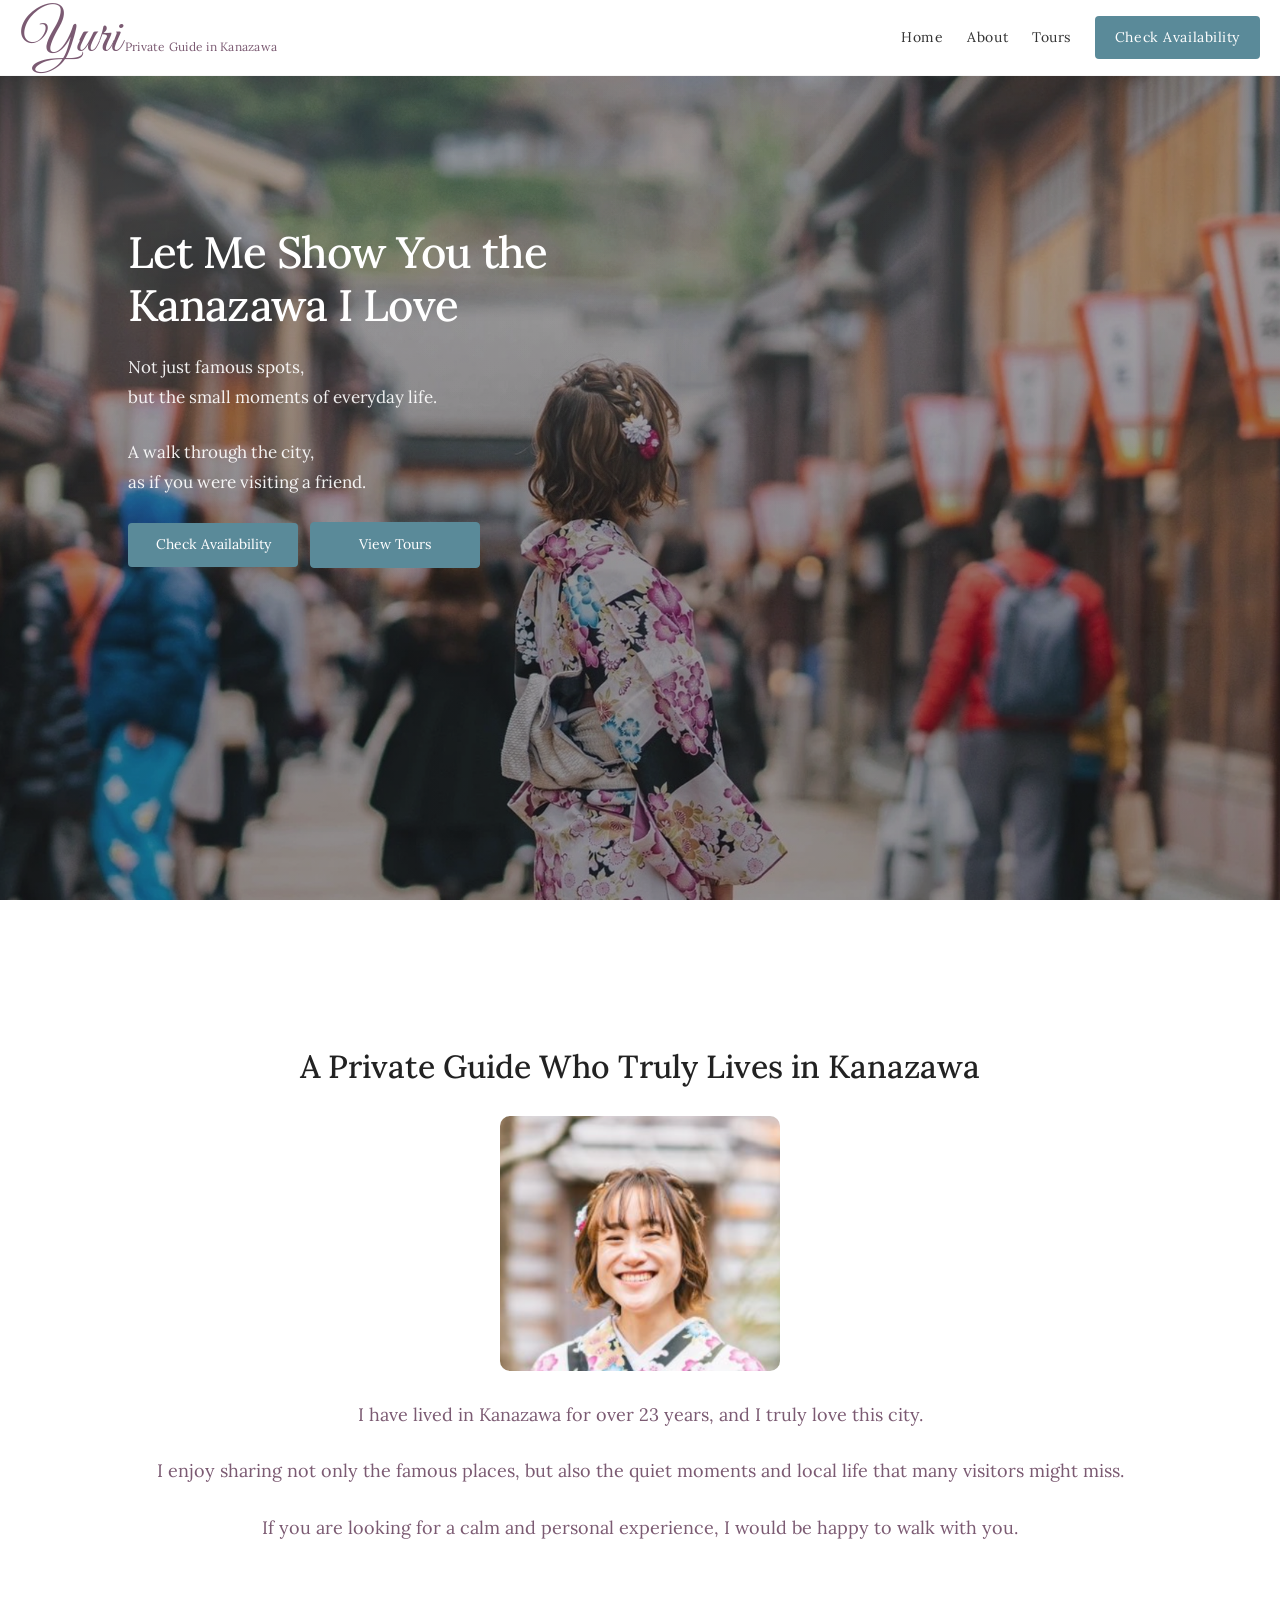
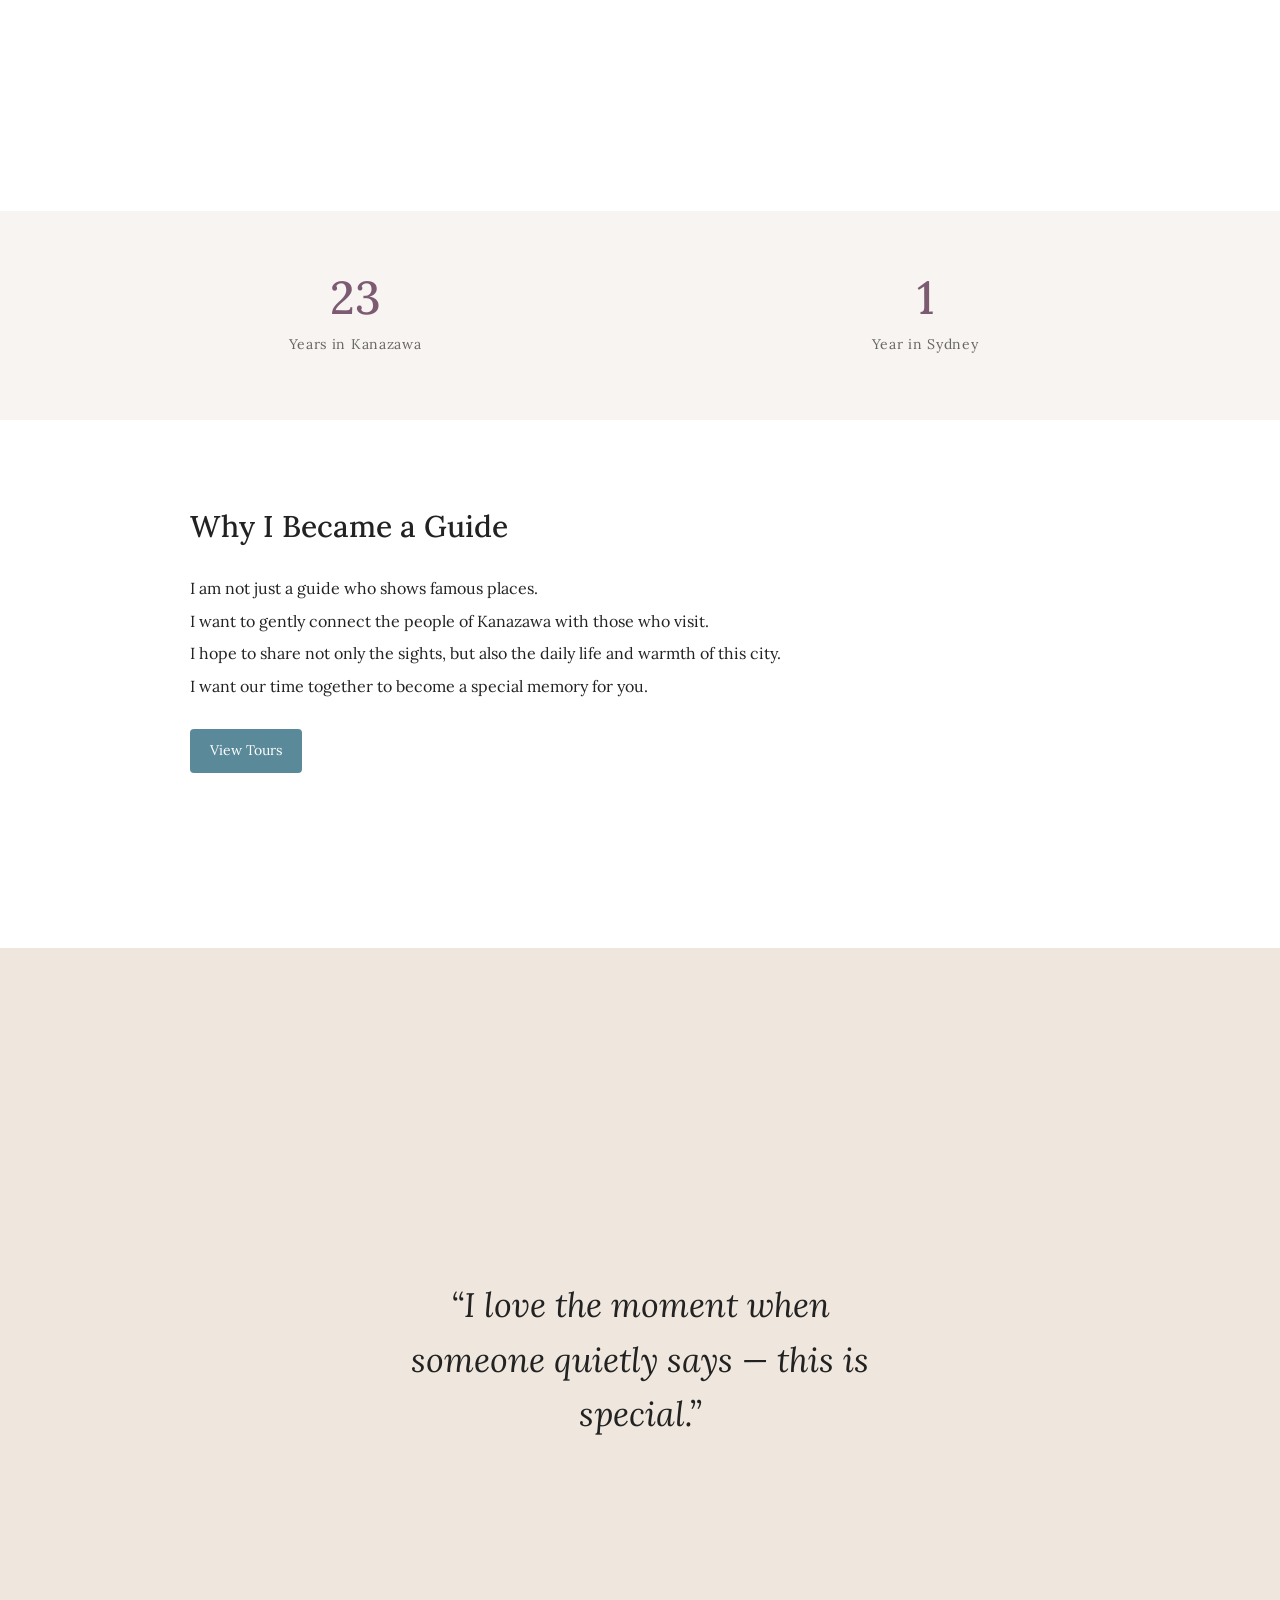
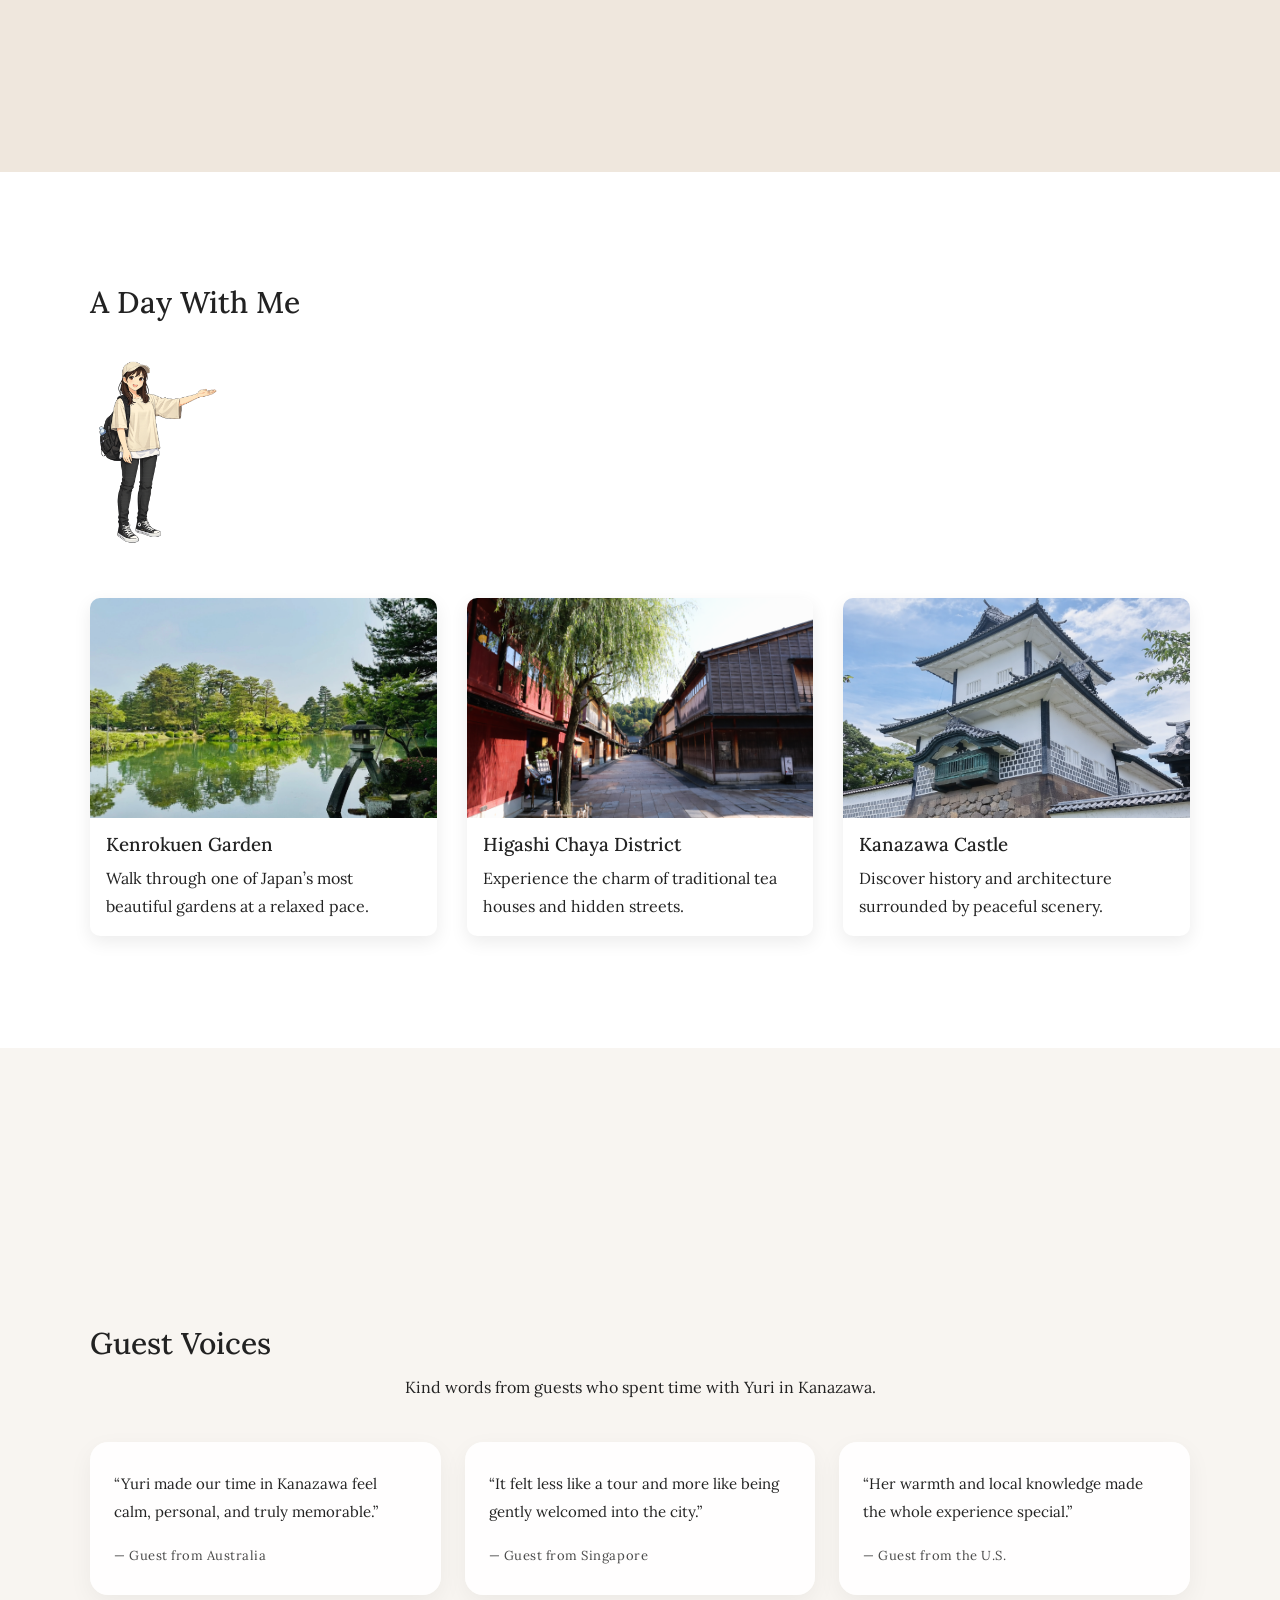
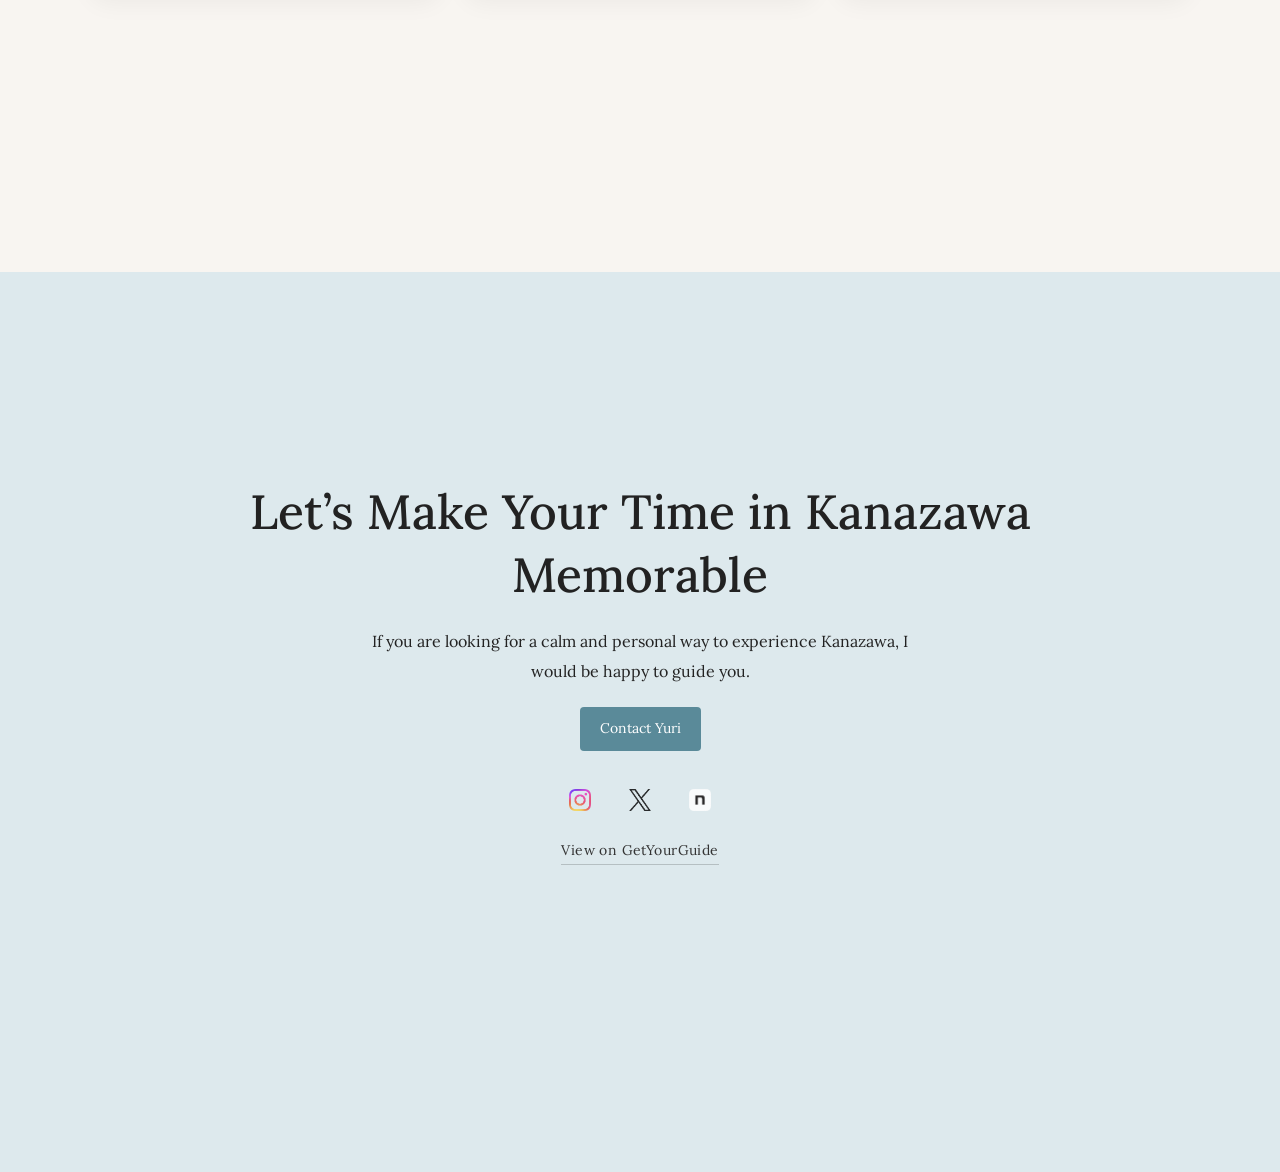
==== index.html @ 9c3b4a5b "Initial commit: Yuri private guide website for Kanazawa Complete static HP with index, about, tours," ====
<!doctype html>
<html lang="en">
  <head>
    <meta charset="UTF-8" />
    <meta name="viewport" content="width=device-width, initial-scale=1.0" />
    <link rel="preconnect" href="https://fonts.googleapis.com" />
    <link rel="preconnect" href="https://fonts.gstatic.com" crossorigin />
    <link
      href="https://fonts.googleapis.com/css2?family=Lora:wght@400;500;600&family=Great+Vibes&display=swap"
      rel="stylesheet"
    />
    <meta name="description" content="Yuri is a private guide in Kanazawa, Japan. Join a calm, personal walking tour and discover the city's hidden charm — gardens, old streets, and everyday life." />
    <!-- OGP: Replace YOUR-DOMAIN.com with your actual domain when ready -->
    <meta property="og:type" content="website" />
    <meta property="og:site_name" content="Yuri | Private Guide in Kanazawa" />
    <meta property="og:title" content="Yuri | Private Guide in Kanazawa" />
    <meta property="og:description" content="Yuri is a private guide in Kanazawa, Japan. Join a calm, personal walking tour and discover the city's hidden charm — gardens, old streets, and everyday life." />
    <meta property="og:url" content="https://meguichi1230.github.io/kanazawa-private-guide/" />
    <meta property="og:image" content="https://meguichi1230.github.io/kanazawa-private-guide/assets/img/hero-1.jpg" />
    <link rel="icon" type="image/png" href="assets/img/mascot-L.png" />
    <title>Yuri | Private Guide in Kanazawa</title>
    <link rel="stylesheet" href="assets/css/style.css" />
  </head>

  <body class="home">
    <!-- ===== Header ===== -->
    <header class="site-header">
      <a class="brand" href="index.html">
        <span class="brand__name">Yuri</span>
        <span class="brand__role">Private Guide in Kanazawa</span>
      </a>
      <nav class="nav site-header__nav">
        <a href="index.html">Home</a>
        <a href="about.html">About</a>
        <a href="tours.html">Tours</a>
        <a href="contact.html" class="btn btn-primary">Check Availability</a>
      </nav>
    </header>

    <!-- ===== Hero ===== -->
    <section id="top" class="hero">
      <div class="hero-content container">
        <h1>Let Me Show You the Kanazawa I Love</h1>
        <p>
          Not just famous spots,<br />
          but the small moments of everyday life.
        </p>
        <p>
          A walk through the city,<br />
          as if you were visiting a friend.
        </p>
        <div class="hero-buttons">
          <a class="btn btn-primary" href="contact.html">Check Availability</a>
          <a class="btn btn-secondary" href="tours.html">View Tours</a>
        </div>
      </div>
    </section>

    <section id="intro" class="intro snap-panel">
      <div class="container">
        <h2>A Private Guide Who Truly Lives in Kanazawa</h2>

        <img
          src="assets/img/yuri-portrait.png"
          alt="Yuri in Kanazawa"
          class="intro-photo"
          loading="lazy"
        />

        <p>
          I have lived in Kanazawa for over 23 years,
          and I truly love this city.
        </p>

        <p>
          I enjoy sharing not only the famous places,
          but also the quiet moments and local life
          that many visitors might miss.
        </p>

        <p>
          If you are looking for a calm and personal experience,
          I would be happy to walk with you.
        </p>
      </div>
    </section>

    <section id="about-page" class="about-page snap-panel">
      <section class="trust section--tight" id="trust">
        <div class="container trust-grid">
          <div class="trust-item">
            <div class="trust-number" data-target="23">0</div>
            <div class="trust-label">Years in Kanazawa</div>
          </div>

          <div class="trust-item">
            <div class="trust-number" data-target="1">0</div>
            <div class="trust-label">Year in Sydney</div>
          </div>
        </div>
      </section>

      <section id="story" class="section section--loose">
        <div class="container">
          <h2>Why I Became a Guide</h2>
          <ul class="plain-list">
            <li>I am not just a guide who shows famous places.</li>
            <li>
              I want to gently connect the people of Kanazawa with those who
              visit.
            </li>
            <li>
              I hope to share not only the sights, but also the daily life and
              warmth of this city.
            </li>
            <li>I want our time together to become a special memory for you.</li>
          </ul>
          <div style="margin-top: 30px;">
            <a href="tours.html" class="btn btn-primary">View Tours</a>
          </div>
        </div>
      </section>
    </section>

    <!-- ===== Quote ===== -->
    <section id="quote" class="section quote">
      <div class="container">
        <blockquote>
          “I love the moment when someone quietly says — this is special.”
        </blockquote>
      </div>
    </section>

    <!-- ===== A Day With Me ===== -->
    <section id="day" class="section">
      <div class="container">
        <h2>A Day With Me</h2>

        <div class="day-wrap">
          <img
            src="assets/img/mascot-L.png"
            alt="Yuri Mascot"
            class="mascot day-mascot"
            loading="lazy"
          />

          <div class="grid">
            <div class="card">
              <img src="assets/img/kenrokuen.jpg" alt="Kenrokuen Garden" loading="lazy" />
              <h3>Kenrokuen Garden</h3>
              <p>
                Walk through one of Japan’s most beautiful gardens at a relaxed
                pace.
              </p>
            </div>

            <div class="card">
              <img src="assets/img/higashi.jpg" alt="Higashi Chaya District" loading="lazy" />
              <h3>Higashi Chaya District</h3>
              <p>
                Experience the charm of traditional tea houses and hidden
                streets.
              </p>
            </div>

            <div class="card">
              <img
                src="assets/img/kanazawa-castle.jpg"
                alt="Kanazawa Castle"
                loading="lazy"
              />
              <h3>Kanazawa Castle</h3>
              <p>
                Discover history and architecture surrounded by peaceful
                scenery.
              </p>
            </div>
          </div>
        </div>
      </div>
    </section>

    <!-- ===== Reviews ===== -->
    <section id="voices" class="section snap snap-panel">
      <div class="container">
        <h2>Guest Voices</h2>
        <p class="section-lead">
          Kind words from guests who spent time with Yuri in Kanazawa.
        </p>

        <div class="voices-grid">
          <article class="voice-card">
            <p>
              “Yuri made our time in Kanazawa feel calm, personal, and truly
              memorable.”
            </p>
            <div class="voice-name">— Guest from Australia</div>
          </article>
          <article class="voice-card">
            <p>
              “It felt less like a tour and more like being gently welcomed into
              the city.”
            </p>
            <div class="voice-name">— Guest from Singapore</div>
          </article>
          <article class="voice-card">
            <p>
              “Her warmth and local knowledge made the whole experience
              special.”
            </p>
            <div class="voice-name">— Guest from the U.S.</div>
          </article>
        </div>
      </div>
    </section>

    <section id="cta" class="section cta snap snap-panel">
      <div class="container">
        <h2>Let’s Make Your Time in Kanazawa Memorable</h2>
        <p>
          If you are looking for a calm and personal way to experience
          Kanazawa, I would be happy to guide you.
        </p>

        <div class="cta-actions">
          <a class="btn btn-primary" href="contact.html">Contact Yuri</a>
        </div>

        <div class="cta-links">
          <div class="sns-links">
            <a
              href="https://www.instagram.com/kanazawatrip_yuri"
              target="_blank"
              rel="noopener"
              aria-label="Instagram"
              class="sns-link"
            >
              <img src="assets/img/icon-instagram.png" alt="Instagram" />
            </a>

            <a
              href="https://x.com/meiboc409"
              target="_blank"
              rel="noopener"
              aria-label="X"
              class="sns-link"
            >
              <img src="assets/img/icon-x.png" alt="X" />
            </a>

            <a
              href="https://note.com/mei_au0409"
              target="_blank"
              rel="noopener"
              aria-label="note"
              class="sns-link"
            >
              <img src="assets/img/icon-note.png" alt="note" />
            </a>
          </div>

          <a
            class="external-link"
            href="https://www.getyourguide.com/kanazawa-l32537/kanazawa-lunch-and-one-landmark-tour-with-private-car-t982704/"
            target="_blank"
            rel="noopener"
          >
            View on GetYourGuide
          </a>
        </div>
      </div>
    </section>

    <footer class="site-footer">
      <div class="footer-inner">
        <div class="footer-brand">
          <p class="footer-yuri">Yuri</p>
          <p class="footer-role">Private Guide in Kanazawa</p>
        </div>
        <a href="privacy.html" class="footer-link">Privacy Policy</a>
      </div>
    </footer>

    <script src="assets/js/main.js"></script>
    <script type="application/ld+json">
    {
      "@context": "https://schema.org",
      "@type": "Person",
      "name": "Yuri",
      "jobTitle": "Private Tour Guide",
      "description": "Private guide in Kanazawa, Japan with over 23 years of local knowledge. Offering calm, personal walking tours for first-time visitors.",
      "url": "https://meguichi1230.github.io/kanazawa-private-guide/",
      "image": "https://meguichi1230.github.io/kanazawa-private-guide/assets/img/yuri-portrait.png",
      "knowsLanguage": ["ja", "en"],
      "hasOccupation": {
        "@type": "Occupation",
        "name": "Tour Guide",
        "occupationLocation": {
          "@type": "City",
          "name": "Kanazawa",
          "addressCountry": "JP"
        }
      },
      "sameAs": [
        "https://www.instagram.com/kanazawatrip_yuri",
        "https://x.com/meiboc409",
        "https://note.com/mei_au0409"
      ]
    }
    </script>
  </body>
</html>
---- assets/css/style.css ----
/* =========================
   Base
========================= */
* {
  margin: 0;
  padding: 0;
  box-sizing: border-box;
}

:root {
  /* spacing */
  --space-1: 8px;
  --space-2: 12px;
  --space-3: 16px;
  --space-4: 24px;
  --space-5: 32px;
  --space-6: 48px;
  --space-7: 72px;
  --space-8: 96px;
  --space-section-standard: 88px;
  --space-section-quote: 72px;
  --space-section-wide: 112px;

  --section-y: clamp(72px, 9vw, 120px);
  --section-y-tight: clamp(48px, 6vw, 84px);
  --section-y-loose: clamp(96px, 11vw, 150px);

  /* colors */
  --color-brand: #7b5a72;
  --color-accent: #5a8a99;
  --color-text: #222;
  --color-bg: #ffffff;
  --color-bg-soft: #f7f4f1;
  --color-quote: #efe7dd;
  --color-cta: #dde9ed;
  --color-subtext: #7b5a72;
  --color-nav: #333;
  --color-muted: #666;
  --color-border: #ddd;
  --color-footer-role: #5b5b5b;
  --img-tone: brightness(0.92) contrast(0.95) saturate(0.92);

  --header-offset: 76px;
  --footer-offset: 97px;
}

html {
  scroll-behavior: smooth;
  scroll-snap-type: y proximity;
  scroll-padding-top: var(--header-offset);
}

body {
  min-height: 100vh;
  display: flex;
  flex-direction: column;
  font-family: "Lora", serif;
  font-size: 16px;
  line-height: 1.7;
  font-weight: 400;
  color: var(--color-text);
  background: var(--color-bg);
  padding-top: var(--header-offset);
}

main {
  flex: 1;
}

img {
  display: block;
  max-width: 100%;
}

h1,
h2,
h3 {
  font-family: "Lora", serif;
  font-weight: 500;
  line-height: 1.2;
}

h1 {
  font-size: 44px;
  line-height: 1.2;
  letter-spacing: -0.5px;
}

h2 {
  font-size: 30px;
  margin: 0 0 var(--space-5);
}

p + p {
  margin-top: var(--space-4);
}

p + ul,
ul + p {
  margin-top: var(--space-4);
}

/* =========================
   Layout
========================= */
.container {
  width: 90%;
  max-width: 1100px;
  margin: 0 auto;
}

.section {
  padding: 120px 20px;
}

.section--tight {
  padding: var(--section-y-tight) 0;
}

.section--loose {
  padding: var(--section-y-loose) 0;
}

.lead {
  font-size: 18px;
  line-height: 1.7;
  margin-bottom: 40px;
  max-width: 60ch;
}

.plain-list {
  list-style: none;
  padding-left: 0;
}

.plain-list li + li {
  margin-top: 8px;
}

/* =========================
   Header / Brand / Nav
========================= */
.site-header {
  position: fixed;
  top: 0;
  left: 0;
  right: 0;
  z-index: 1000;
  display: flex;
  justify-content: space-between;
  align-items: center;
  height: 76px;
  padding: 0 20px;
  background: rgba(255, 255, 255, 0.85);
  backdrop-filter: blur(10px);
  border-bottom: 1px solid rgba(0, 0, 0, 0.03);
  transition:
    transform 0.35s ease,
    opacity 0.35s ease;
}

.site-header.is-hidden {
  opacity: 0;
  pointer-events: none;
  transform: translateY(-100%);
}

.brand {
  display: inline-flex;
  align-items: baseline;
  gap: 4px;
  line-height: 1;
  text-decoration: none;
}

.brand:hover {
  opacity: 0.9;
}

.brand__name {
  font-family: "Great Vibes", cursive;
  font-size: 56px;
  font-weight: 400;
  line-height: 1;
  letter-spacing: 0;
  color: var(--color-brand);
}

.brand__role {
  display: flex;
  flex-direction: column;
  font-family: "Lora", serif;
  font-size: 12px;
  line-height: 1.15;
  letter-spacing: 0.02em;
  color: var(--color-subtext);
  padding-bottom: 4px;
}

.header-nav a,
nav a {
  font-family: "Lora", serif;
  font-weight: 400;
  letter-spacing: 0.04em;
}

.nav a {
  margin-left: 20px;
  text-decoration: none;
  color: var(--color-nav);
  font-size: 14px;
}

.nav a:hover {
  opacity: 0.7;
}

.site-header .btn-primary {
  color: #fff;
}

/* =========================
   Focus Styles
========================= */
a:focus-visible,
button:focus-visible,
input:focus-visible,
textarea:focus-visible,
select:focus-visible {
  outline: 2px solid var(--color-accent);
  outline-offset: 3px;
  border-radius: 3px;
}

/* =========================
   Buttons
========================= */
.btn {
  display: inline-block;
  padding: 10px 20px;
  border-radius: 4px;
  text-decoration: none;
  font-size: 14px;
  transition: 0.3s;
}

.btn-primary {
  background: var(--color-accent);
  color: var(--color-bg);
}

.btn-primary:hover {
  opacity: 0.85;
}

.btn-secondary {
  background: transparent;
  border: 1px solid var(--color-bg);
  color: var(--color-bg);
}

.btn-secondary:hover {
  background: rgba(255, 255, 255, 0.15);
}

/* =========================
   Scroll Snap Targets
========================= */
.hero,
#intro,
#about-page,
#quote,
#day,
#voices,
#cta {
  scroll-snap-align: start;
}

.snap {
  min-height: calc(100svh - var(--header-offset));
  display: flex;
  align-items: center;
}

/* =========================
   Hero
========================= */
.hero {
  height: calc(100vh - var(--header-offset));
  min-height: calc(100svh - var(--header-offset));
  position: relative;
  overflow: hidden;
  background: #1f2528;
  color: var(--color-bg);
  text-align: left;
  display: flex;
  align-items: flex-start;
}

.hero-bg {
  position: absolute;
  inset: 0;
  background-position: center;
  background-size: cover;
  background-repeat: no-repeat;
  filter: brightness(0.95) contrast(0.97) saturate(0.95);
  opacity: 0;
  transform: scale(1.03);
  transition:
    opacity 1.4s ease,
    transform 6s ease;
}

.hero-1 {
  filter: brightness(0.98) contrast(0.97) saturate(0.95);
}

.hero-bg::after {
  content: "";
  position: absolute;
  inset: 0;
  background: rgba(123, 90, 114, 0.12);
}

.hero-bg.is-active {
  opacity: 1;
  transform: scale(1);
}

.hero::before {
  content: "";
  position: absolute;
  inset: 0;
  z-index: 1;
  pointer-events: none;
  background: linear-gradient(rgba(0, 0, 0, 0.34), rgba(0, 0, 0, 0.34));
}

.hero::after {
  content: "";
  position: absolute;
  inset: 0;
  z-index: 1;
  pointer-events: none;
  background:
    radial-gradient(
      120% 90% at 10% 15%,
      rgba(255, 255, 255, 0.18),
      rgba(255, 255, 255, 0) 55%
    ),
    radial-gradient(
      100% 80% at 85% 20%,
      rgba(255, 255, 255, 0.14),
      rgba(255, 255, 255, 0) 60%
    );
}

.hero-content {
  position: relative;
  z-index: 2;
  max-width: 520px;
  margin-top: 150px;
}

.hero .hero-content.container {
  margin-left: 10%;
  margin-right: 0;
}

.hero h1 {
  max-width: 32ch;
  margin-bottom: 20px;
  line-height: 1.2;
  letter-spacing: -0.02em;
  white-space: normal;
}

.hero p {
  margin-bottom: 24px;
  font-size: 17px;
  line-height: 1.8;
  max-width: 34ch;
  color: rgba(255, 255, 255, 0.92);
}

.hero-buttons {
  display: flex;
  gap: 12px;
  flex-wrap: wrap;
  align-items: center;
}

.hero-buttons .btn {
  min-width: 170px;
  text-align: center;
}

.hero-buttons .btn-secondary {
  background: var(--color-accent);
  border: 1px solid var(--color-accent);
  color: var(--color-bg);
}

.hero-buttons .btn-secondary:hover {
  opacity: 0.85;
  background: var(--color-accent);
}

/* =========================
   About Flow
========================= */
.snap-panel {
  min-height: calc(100svh - var(--header-offset));
  display: flex;
  flex-direction: column;
  justify-content: center;
}

.intro {
  min-height: calc(100vh - var(--header-offset));
  min-height: calc(100svh - var(--header-offset));
  padding: 88px 20px 56px;
  text-align: center;
  display: flex;
  align-items: center;
}

#intro {
  padding-top: 40px;
}

.intro .container {
  width: 100%;
}

.intro h2 {
  font-size: 32px;
  margin-bottom: 30px;
  color: var(--color-text);
}

.intro-photo {
  width: min(280px, 70vw);
  margin: 0 auto 28px;
  border-radius: 10px;
}

.intro p {
  font-size: 18px;
  line-height: 1.8;
  color: var(--color-subtext);
  margin-bottom: 16px;
}

.trust {
  background: var(--color-bg-soft);
  text-align: center;
  padding-top: 52px;
  padding-bottom: 52px;
}

.trust-grid {
  display: grid;
  grid-template-columns: repeat(2, 1fr);
  gap: 40px;
}

.trust-item {
  padding: 12px 8px;
}

.trust-number {
  font-size: clamp(32px, 4.4vw, 46px);
  line-height: 1;
  font-weight: 500;
  color: var(--color-brand);
}

.trust-label {
  margin-top: 12px;
  font-size: 14px;
  line-height: 1.6;
  letter-spacing: 0.05em;
  color: var(--color-muted);
}

#story .container {
  max-width: 900px;
}

#story.section {
  padding-top: var(--space-section-standard);
  padding-bottom: var(--space-section-standard);
}

#story h2 {
  margin-bottom: 32px;
}

#story .plain-list {
  line-height: 1.55;
}

/* =========================
   Quote
========================= */
.quote {
  background-color: var(--color-quote);
  font-size: 32px;
  text-align: center;
}

#quote {
  min-height: calc(100svh - var(--header-offset));
  display: flex;
  align-items: center;
  justify-content: center;
  padding: var(--space-section-quote) 20px;
}

.quote blockquote {
  max-width: 24ch;
  margin: 0 auto;
  font-size: clamp(24px, 3vw, 34px);
  line-height: 1.6;
  font-style: italic;
}

/* =========================
   Day / Cards
========================= */
.grid {
  display: grid;
  grid-template-columns: repeat(auto-fit, minmax(250px, 1fr));
  gap: 30px;
  margin-top: 40px;
}

.card {
  background: white;
  border-radius: 10px;
  overflow: hidden;
  box-shadow: 0 6px 18px rgba(0, 0, 0, 0.08);
  transition:
    transform 0.3s ease,
    box-shadow 0.3s ease;
}

.card:hover {
  transform: translateY(-4px);
  box-shadow: 0 10px 24px rgba(0, 0, 0, 0.07);
}

#day .card img {
  width: 100%;
  height: 220px;
  object-fit: cover;
  display: block;
  filter: brightness(0.97) contrast(0.98) saturate(0.96);
}

#day .card:nth-child(2) img {
  filter: brightness(1.02) contrast(0.98) saturate(0.96);
}

#day .card:nth-child(3) img {
  object-position: center 20%;
}

.card h3 {
  margin-top: 15px;
  margin-bottom: 10px;
  padding: 0 16px;
}

.card p {
  padding: 0 16px 16px;
}

#day {
  min-height: calc(100svh - var(--header-offset));
  display: flex;
  align-items: center;
  padding: var(--space-section-wide) 20px;
}

#day .container {
  width: 100%;
}

#day h2 {
  margin-bottom: 28px;
}

.day-wrap {
  display: flex;
  flex-direction: column;
  align-items: stretch;
  gap: 12px;
}

#day .grid {
  width: 100%;
  margin-top: 28px;
}

.mascot {
  opacity: 0.95;
  transform-origin: center;
}

.day-mascot {
  display: block;
  width: 140px;
  margin: 0;
  align-self: flex-start;
  animation: dayMascotSway 2.8s ease-in-out infinite;
}

@keyframes playfulTilt {
  0% {
    transform: rotate(0deg);
  }
  50% {
    transform: rotate(3deg);
  }
  100% {
    transform: rotate(0deg);
  }
}

.mascot.tilt-once {
  animation: playfulTilt 0.9s ease-out;
}

@keyframes dayMascotSway {
  0% {
    transform: rotate(0deg);
  }
  25% {
    transform: rotate(-2deg);
  }
  50% {
    transform: rotate(0deg);
  }
  75% {
    transform: rotate(2deg);
  }
  100% {
    transform: rotate(0deg);
  }
}

/* =========================
   Reviews
========================= */
#voices {
  min-height: calc(100svh - var(--header-offset));
  display: flex;
  align-items: center;
  background: #f8f5f1;
}

#voices h2 {
  margin-bottom: 12px;
}

#voices .container {
  width: 100%;
}

#voices .section-lead {
  max-width: 560px;
  margin: 0 auto 36px;
  text-align: center;
  line-height: 1.8;
}

.voices-grid {
  display: grid;
  grid-template-columns: repeat(3, 1fr);
  gap: 24px;
  margin-top: 40px;
}

.voice-card {
  background: rgba(255, 255, 255, 0.88);
  border-radius: 18px;
  padding: 28px 24px;
  box-shadow: 0 8px 24px rgba(0, 0, 0, 0.05);
  backdrop-filter: blur(2px);
}

.voice-card p {
  margin: 0 0 18px;
  font-size: 15px;
  line-height: 1.9;
}

.voice-card .voice-name {
  font-size: 13px;
  letter-spacing: 0.04em;
  opacity: 0.82;
}


/* =========================
   CTA
========================= */
.cta {
  background: var(--color-cta);
  text-align: center;
  margin-top: 0;
  padding: 56px 20px 64px;
}

#cta {
  min-height: 100svh;
  display: flex;
  align-items: center;
  justify-content: center;
  text-align: center;
  background: var(--color-cta);
  margin-top: 0;
  padding: 80px 20px calc(80px + var(--footer-offset));
  scroll-margin-top: calc(-1 * var(--header-offset));
}

#cta .container {
  width: 100%;
  max-width: 900px;
}

#cta h2 {
  font-size: clamp(30px, 4vw, 48px);
  line-height: 1.3;
  margin-bottom: 20px;
}

#cta p {
  max-width: 560px;
  margin: 0 auto 20px;
  line-height: 1.9;
}

.cta-actions {
  display: flex;
  justify-content: center;
  gap: 20px;
  flex-wrap: wrap;
}

.cta-links {
  margin-top: 28px;
  display: flex;
  flex-direction: column;
  align-items: center;
  gap: 18px;
}

.sns-links {
  display: flex;
  justify-content: center;
  align-items: center;
  gap: 18px;
}

.sns-link {
  display: inline-flex;
  align-items: center;
  justify-content: center;
  width: 42px;
  height: 42px;
  border-radius: 999px;
  text-decoration: none;
  transition:
    transform 0.2s ease,
    opacity 0.2s ease,
    background 0.2s ease;
}

.sns-link img {
  width: 22px;
  height: 22px;
  display: block;
  opacity: 0.82;
}

.sns-link:hover {
  transform: translateY(-2px);
  background: rgba(255, 255, 255, 0.35);
}

.sns-link:hover img {
  opacity: 1;
}

.external-link {
  font-size: 14px;
  letter-spacing: 0.03em;
  color: var(--color-nav);
  text-decoration: none;
  border-bottom: 1px solid rgba(0, 0, 0, 0.18);
  padding-bottom: 2px;
  transition:
    opacity 0.2s ease,
    border-color 0.2s ease;
}

.external-link:hover {
  opacity: 0.7;
  border-color: rgba(0, 0, 0, 0.4);
}

/* =========================
   About Page
========================= */
.about-layout {
  display: flex;
  align-items: stretch;
  gap: 50px;
  margin-top: 24px;
}

.about-hero {
  flex: 0 0 320px;
  display: flex;
}

.about-photo {
  width: 100%;
  height: 100%;
  max-width: 100%;
  border-radius: 10px;
  object-fit: cover;
}

.about-content {
  flex: 1;
}

.about-content h2 {
  font-size: 28px;
  margin-top: 24px;
  margin-bottom: 10px;
}

.about-content h2:first-child {
  margin-top: 0;
}

.about-content p {
  margin-bottom: 18px;
}

.about-content ul {
  margin-top: 10px;
  padding-left: 20px;
}

/* =========================
   Tours Page
========================= */
.tours-page .container {
  width: 90%;
  max-width: 1100px;
  margin: 0 auto;
}

.tour-grid {
  display: grid;
  gap: 32px;
}

.tour-card {
  padding: 24px;
  display: flex;
  flex-direction: column;
  align-items: flex-start;
}

.tour-title {
  margin-bottom: 12px;
}

.tour-summary {
  margin-bottom: 16px;
}

.tour-facts {
  margin-top: 16px;
}

.tour-goodfor {
  margin-top: 16px;
}

.tour-note {
  margin-top: 12px;
  font-size: 14px;
  color: var(--color-muted);
}

.tours-overview.section {
  padding-bottom: 56px;
}

.tour-notes.section {
  padding-top: 32px;
  padding-bottom: 72px;
}

.tour-notes-inner {
  max-width: 760px;
  padding: 24px;
}

.tour-notes h2,
.tour-notes p,
.tour-notes ul {
  margin-left: 0;
}

.tour-notes ul {
  margin: 0;
  padding-left: 1.2em;
}

.tour-notes h2 + ul,
.tour-notes h2 + p {
  margin-top: 12px;
}

.tour-notes ul + h2,
.tour-notes p + h2 {
  margin-top: 40px;
}

/* =========================
   Contact Page
========================= */
.contact-form {
  display: grid;
  gap: 14px;
  margin-top: 24px;
  max-width: 720px;
}

.contact-form label {
  display: grid;
  gap: 8px;
  font-size: 14px;
}

.contact-form input,
.contact-form textarea {
  border: 1px solid var(--color-border);
  border-radius: 8px;
  padding: 12px;
  font-size: 16px;
  background: var(--color-bg);
}

.contact-form input:focus,
.contact-form textarea:focus {
  outline: 2px solid rgba(127, 166, 179, 0.35);
  border-color: var(--color-accent);
}

.form-row {
  display: grid;
  grid-template-columns: 1fr 1fr;
  gap: 14px;
}

.form-note {
  font-size: 14px;
  color: #555;
  margin-top: 6px;
}

/* =========================
   Privacy Page
========================= */

.privacy {
  max-width: 800px;
  margin: 0 auto;
  padding: 80px 20px 60px;
}

.privacy h1 {
  font-family: "Lora", serif;
  font-size: 28px;
  margin-bottom: 32px;
}

.privacy h2 {
  font-family: "Lora", serif;
  font-size: 20px;
  margin-top: 32px;
  margin-bottom: 6px;
}

.privacy p {
  font-size: 15px;
  line-height: 1.8;
  margin-bottom: 16px;
  color: #333;
}

/* =========================
   Site Footer (index)
========================= */
.site-footer {
  position: fixed;
  left: 0;
  right: 0;
  bottom: 0;
  height: var(--footer-offset);
  display: flex;
  align-items: center;
  justify-content: center;
  background: rgba(255, 255, 255, 0.92);
  backdrop-filter: blur(6px);
  border-top: 1px solid rgba(0, 0, 0, 0.06);
  z-index: 1000;
  opacity: 0;
  pointer-events: none;
  transform: translateY(12px);
  transition:
    opacity 0.35s ease,
    transform 0.35s ease;
}

.site-footer.is-visible {
  opacity: 1;
  pointer-events: auto;
  transform: translateY(0);
}

body:not(.home) .site-footer {
  opacity: 1;
  pointer-events: auto;
  transform: translateY(0);
}

.footer-inner {
  width: 100%;
  max-width: 1100px;
  display: flex;
  align-items: center;
  justify-content: center;
  gap: 18px;
}

.footer-brand {
  text-align: center;
}

.footer-link {
  font-family: "Lora", serif;
  font-size: 13px;
  color: var(--color-footer-role);
  text-decoration: none;
  border-bottom: 1px solid rgba(0, 0, 0, 0.14);
  padding-bottom: 2px;
}

.footer-link:hover {
  opacity: 0.7;
}

.footer-links a {
  font-family: "Lora", serif;
  font-size: 13px;
  color: var(--color-footer-role);
  text-decoration: none;
  border-bottom: 1px solid rgba(0, 0, 0, 0.14);
  padding-bottom: 2px;
}

.footer-links a:hover {
  opacity: 0.7;
}

/* =========================
   Simple Footer (sub pages)
========================= */
.simple-footer {
  padding: 28px 20px 36px;
  border-top: 1px solid rgba(0, 0, 0, 0.08);
  background: #fff;
}

.simple-footer__inner {
  max-width: 1100px;
  margin: 0 auto;
  text-align: center;
}

.simple-footer__copy {
  margin: 0;
  font-family: "Lora", serif;
  font-size: 13px;
  line-height: 1.6;
  letter-spacing: 0.04em;
  color: #666;
}

.simple-footer__link {
  display: inline-block;
  margin-top: 6px;
  font-family: "Lora", serif;
  font-size: 12px;
  color: #888;
  text-decoration: none;
  transition: opacity 0.2s ease;
}

.simple-footer__link:hover {
  opacity: 0.7;
}

.simple-footer--minimal {
  padding-top: 20px;
  padding-bottom: 24px;
  border-top: 1px solid rgba(0, 0, 0, 0.06);
}

.footer-logo {
  font-family: "Great Vibes", cursive;
  font-size: 64px;
  line-height: 1;
  color: var(--color-brand);
}

.footer-yuri {
  font-family: "Great Vibes", cursive;
  font-size: 40px;
  line-height: 1;
  color: var(--color-brand);
}

.footer-role {
  margin-top: 4px;
  font-family: "Lora", serif;
  font-size: 14px;
  line-height: 1.3;
  letter-spacing: 0.04em;
  color: var(--color-footer-role);
}

/* =========================
   Responsive
========================= */
@media (max-width: 768px) {
  .voices-grid {
    grid-template-columns: 1fr;
  }

  .trust-grid {
    grid-template-columns: 1fr;
    gap: 28px;
  }

  .about-layout {
    flex-direction: column;
    gap: 24px;
  }

  .about-hero {
    text-align: center;
    margin: 0 auto;
  }

  .site-header {
    gap: 12px;
  }

  .brand {
    gap: 8px;
  }

  .brand__name {
    font-size: 58px;
  }

  .brand__role {
    font-size: 12.5px;
    line-height: 1.1;
    padding-bottom: 6px;
  }
}

@media (max-width: 640px) {
  .form-row {
    grid-template-columns: 1fr;
  }

  .site-header {
    flex-direction: column;
    align-items: flex-start;
  }

  .brand {
    flex-direction: row;
    align-items: flex-end;
    line-height: 1;
  }

  .nav a {
    margin-left: 0;
    margin-right: 14px;
  }
}

@media (prefers-reduced-motion: reduce) {
  html {
    scroll-behavior: auto;
  }

  .hero-bg {
    transition: none;
  }

  .mascot.tilt-once {
    animation: none;
  }
}
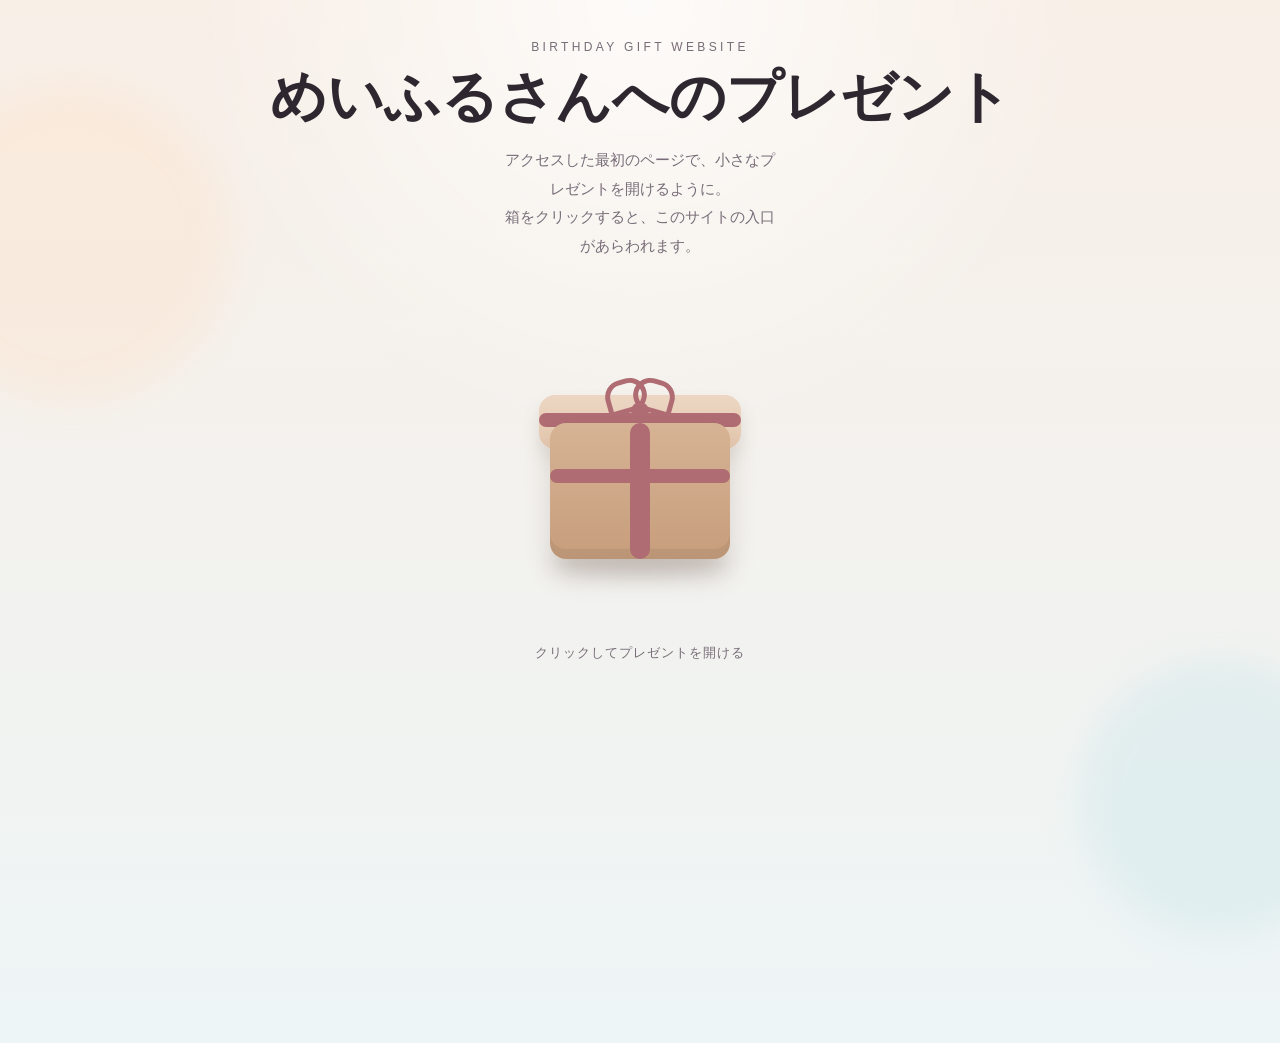
==== commit 31c44d2a: "Deploy Meifuru landing page" ====
--- a/index.html
+++ b/index.html
@@ -1,312 +1,549 @@
 <!doctype html>
-<html lang="en">
+<html lang="ja">
   <head>
     <meta charset="UTF-8" />
     <meta name="viewport" content="width=device-width, initial-scale=1.0" />
-    <link rel="preconnect" href="https://fonts.googleapis.com" />
-    <link rel="preconnect" href="https://fonts.gstatic.com" crossorigin />
-    <link
-      href="https://fonts.googleapis.com/css2?family=Lora:wght@400;500;600&family=Great+Vibes&display=swap"
-      rel="stylesheet"
-    />
-    <meta name="description" content="Yuri is a private guide in Kanazawa, Japan. Join a calm, personal walking tour and discover the city's hidden charm — gardens, old streets, and everyday life." />
-    <!-- OGP: Replace YOUR-DOMAIN.com with your actual domain when ready -->
-    <meta property="og:type" content="website" />
-    <meta property="og:site_name" content="Yuri | Private Guide in Kanazawa" />
-    <meta property="og:title" content="Yuri | Private Guide in Kanazawa" />
-    <meta property="og:description" content="Yuri is a private guide in Kanazawa, Japan. Join a calm, personal walking tour and discover the city's hidden charm — gardens, old streets, and everyday life." />
-    <meta property="og:url" content="https://meguichi1230.github.io/kanazawa-private-guide/" />
-    <meta property="og:image" content="https://meguichi1230.github.io/kanazawa-private-guide/assets/img/hero-1.jpg" />
-    <link rel="icon" type="image/png" href="assets/img/mascot-L.png" />
-    <title>Yuri | Private Guide in Kanazawa</title>
-    <link rel="stylesheet" href="assets/css/style.css" />
+    <meta name="robots" content="noindex, nofollow" />
+    <title>For Meifuru</title>
+    <style>
+      :root {
+        --bg-start: #f8efe7;
+        --bg-end: #eef5f6;
+        --text-main: #2e2730;
+        --text-soft: #776c77;
+        --box-base: #d6b394;
+        --box-base-dark: #c79e7c;
+        --box-lid: #e4c8ae;
+        --ribbon: #af6c73;
+        --line: rgba(80, 63, 61, 0.18);
+        --glow: rgba(255, 244, 191, 0.95);
+        --card-bg: rgba(255, 255, 255, 0.82);
+        --button-bg: #43586b;
+        --button-hover: #334758;
+      }
+
+      * {
+        box-sizing: border-box;
+      }
+
+      body {
+        margin: 0;
+        min-height: 100vh;
+        font-family: "Hiragino Kaku Gothic ProN", "Yu Gothic", sans-serif;
+        color: var(--text-main);
+        background:
+          radial-gradient(circle at top, rgba(255, 255, 255, 0.75), transparent 36%),
+          linear-gradient(180deg, var(--bg-start), var(--bg-end));
+        overflow-x: hidden;
+        overflow-y: auto;
+      }
+
+      .welcome-page {
+        position: relative;
+        min-height: 100vh;
+        display: grid;
+        place-items: center;
+        padding: 40px 20px 72px;
+      }
+
+      .welcome-page::before,
+      .welcome-page::after {
+        content: "";
+        position: absolute;
+        border-radius: 999px;
+        filter: blur(18px);
+        opacity: 0.45;
+        pointer-events: none;
+      }
+
+      .welcome-page::before {
+        width: 320px;
+        height: 320px;
+        top: 8%;
+        left: -90px;
+        background: rgba(255, 223, 196, 0.72);
+      }
+
+      .welcome-page::after {
+        width: 280px;
+        height: 280px;
+        right: -80px;
+        bottom: 10%;
+        background: rgba(192, 225, 231, 0.7);
+      }
+
+      .container {
+        position: relative;
+        width: min(100%, 760px);
+        text-align: center;
+      }
+
+      .eyebrow {
+        margin: 0 0 10px;
+        font-size: 12px;
+        letter-spacing: 0.28em;
+        color: var(--text-soft);
+        text-transform: uppercase;
+      }
+
+      .title {
+        margin: 0;
+        font-size: clamp(34px, 5vw, 56px);
+        line-height: 1.18;
+      }
+
+      .lead {
+        margin: 16px auto 0;
+        max-width: 34ch;
+        font-size: 15px;
+        line-height: 1.9;
+        color: var(--text-soft);
+      }
+
+      .gift-stage {
+        position: relative;
+        margin-top: 42px;
+        min-height: 330px;
+        display: grid;
+        place-items: center;
+      }
+
+      .halo {
+        position: absolute;
+        left: 50%;
+        top: 30px;
+        width: 280px;
+        height: 280px;
+        border-radius: 50%;
+        background:
+          radial-gradient(circle, var(--glow) 0%, rgba(255, 227, 143, 0.52) 35%, rgba(255, 227, 143, 0.14) 58%, transparent 76%);
+        opacity: 0;
+        filter: blur(6px);
+        transform: translateX(-50%) scale(0.5);
+        transition:
+          opacity 0.8s ease,
+          transform 0.9s ease;
+      }
+
+      .sparkles {
+        position: absolute;
+        inset: 0;
+        pointer-events: none;
+      }
+
+      .sparkles span {
+        position: absolute;
+        left: 50%;
+        top: 54%;
+        width: 10px;
+        height: 10px;
+        margin-left: -5px;
+        margin-top: -5px;
+        border-radius: 50%;
+        background: radial-gradient(circle, rgba(255, 255, 255, 0.95), rgba(255, 226, 157, 0.38));
+        opacity: 0;
+        transform: translate(0, 0) scale(0.2);
+      }
+
+      .gift-button {
+        position: relative;
+        width: 260px;
+        height: 240px;
+        border: 0;
+        background: transparent;
+        padding: 0;
+        cursor: pointer;
+      }
+
+      .gift-button:focus-visible {
+        outline: 3px solid rgba(67, 88, 107, 0.28);
+        outline-offset: 8px;
+        border-radius: 24px;
+      }
+
+      .gift-shadow {
+        position: absolute;
+        left: 50%;
+        bottom: 12px;
+        width: 170px;
+        height: 28px;
+        border-radius: 50%;
+        background: rgba(95, 71, 62, 0.18);
+        transform: translateX(-50%);
+        filter: blur(9px);
+        transition:
+          transform 0.8s ease,
+          opacity 0.8s ease;
+      }
+
+      .gift {
+        position: absolute;
+        left: 50%;
+        bottom: 28px;
+        width: 180px;
+        height: 136px;
+        transform: translateX(-50%);
+      }
+
+      .gift-base {
+        position: absolute;
+        inset: 0;
+        border-radius: 16px;
+        background: linear-gradient(180deg, var(--box-base), var(--box-base-dark));
+        box-shadow:
+          inset 0 -10px 0 rgba(0, 0, 0, 0.06),
+          0 18px 26px rgba(98, 72, 60, 0.18);
+      }
+
+      .gift-base::before,
+      .gift-base::after,
+      .gift-lid::before,
+      .gift-lid::after {
+        content: "";
+        position: absolute;
+        background: var(--ribbon);
+        border-radius: 999px;
+      }
+
+      .gift-base::before {
+        top: 0;
+        bottom: 0;
+        left: 50%;
+        width: 20px;
+        transform: translateX(-50%);
+      }
+
+      .gift-base::after {
+        left: 0;
+        right: 0;
+        top: 46px;
+        height: 14px;
+      }
+
+      .gift-lid {
+        position: absolute;
+        left: 50%;
+        top: -28px;
+        width: 202px;
+        height: 54px;
+        transform: translateX(-50%);
+        transform-origin: center bottom;
+        transition:
+          transform 0.9s cubic-bezier(0.22, 0.82, 0.24, 1),
+          top 0.9s cubic-bezier(0.22, 0.82, 0.24, 1);
+      }
+
+      .gift-lid-panel {
+        position: absolute;
+        inset: 0;
+        border-radius: 16px;
+        background: linear-gradient(180deg, #ecd6c3, var(--box-lid));
+        box-shadow: 0 10px 18px rgba(98, 71, 61, 0.14);
+      }
+
+      .gift-lid::before {
+        top: 0;
+        bottom: 0;
+        left: 50%;
+        width: 20px;
+        transform: translateX(-50%);
+      }
+
+      .gift-lid::after {
+        left: 0;
+        right: 0;
+        top: 18px;
+        height: 14px;
+      }
+
+      .gift-bow {
+        position: absolute;
+        left: 50%;
+        top: -16px;
+        width: 70px;
+        height: 34px;
+        transform: translateX(-50%);
+      }
+
+      .gift-bow::before,
+      .gift-bow::after {
+        content: "";
+        position: absolute;
+        top: 0;
+        width: 32px;
+        height: 24px;
+        border: 5px solid var(--ribbon);
+        border-radius: 999px 999px 999px 14px;
+      }
+
+      .gift-bow::before {
+        left: 0;
+        transform: rotate(-16deg);
+      }
+
+      .gift-bow::after {
+        right: 0;
+        transform: scaleX(-1) rotate(-16deg);
+      }
+
+      .gift-knot {
+        position: absolute;
+        left: 50%;
+        top: 7px;
+        width: 18px;
+        height: 18px;
+        border-radius: 50%;
+        background: var(--ribbon);
+        transform: translateX(-50%);
+      }
+
+      .hint {
+        margin: 12px 0 0;
+        font-size: 13px;
+        color: var(--text-soft);
+        letter-spacing: 0.08em;
+      }
+
+      .message-card {
+        width: min(100%, 560px);
+        margin: 24px auto 0;
+        padding: 30px 24px 32px;
+        border: 1px solid rgba(255, 255, 255, 0.5);
+        border-radius: 28px;
+        background: var(--card-bg);
+        backdrop-filter: blur(10px);
+        box-shadow:
+          0 18px 42px rgba(91, 69, 65, 0.12),
+          inset 0 1px 0 rgba(255, 255, 255, 0.6);
+        opacity: 0;
+        transform: translateY(24px);
+        pointer-events: none;
+        transition:
+          opacity 0.7s ease,
+          transform 0.7s ease;
+      }
+
+      .message-card h2 {
+        margin: 0 0 14px;
+        font-size: clamp(26px, 4vw, 40px);
+        line-height: 1.2;
+      }
+
+      .message-card p {
+        margin: 0;
+        font-size: 15px;
+        line-height: 1.9;
+        color: var(--text-soft);
+      }
+
+      .cta-link {
+        display: inline-flex;
+        align-items: center;
+        justify-content: center;
+        min-width: 200px;
+        margin-top: 24px;
+        padding: 14px 26px;
+        border-radius: 999px;
+        background: var(--button-bg);
+        color: #fff;
+        text-decoration: none;
+        font-weight: 700;
+        box-shadow: 0 14px 28px rgba(67, 88, 107, 0.2);
+        transition:
+          background 0.2s ease,
+          transform 0.2s ease;
+      }
+
+      .cta-link:hover {
+        background: var(--button-hover);
+        transform: translateY(-1px);
+      }
+
+      .opened .halo {
+        opacity: 1;
+        transform: translateX(-50%) scale(1);
+      }
+
+      .opened .gift-lid {
+        top: -74px;
+        transform: translateX(-50%) rotate(-24deg);
+      }
+
+      .opened .gift-shadow {
+        transform: translateX(-50%) scale(1.15);
+        opacity: 0.22;
+      }
+
+      .opened .message-card {
+        opacity: 1;
+        transform: translateY(0);
+        pointer-events: auto;
+        transition-delay: 0.22s;
+      }
+
+      .opened .hint {
+        opacity: 0;
+        transition: opacity 0.25s ease;
+      }
+
+      .opened .sparkles span {
+        animation: sparkle 1.2s ease-out forwards;
+      }
+
+      .sparkles span:nth-child(1) {
+        --tx: -102px;
+        --ty: -112px;
+      }
+
+      .sparkles span:nth-child(2) {
+        --tx: -70px;
+        --ty: -144px;
+      }
+
+      .sparkles span:nth-child(3) {
+        --tx: -18px;
+        --ty: -126px;
+      }
+
+      .sparkles span:nth-child(4) {
+        --tx: 28px;
+        --ty: -148px;
+      }
+
+      .sparkles span:nth-child(5) {
+        --tx: 78px;
+        --ty: -126px;
+      }
+
+      .sparkles span:nth-child(6) {
+        --tx: 116px;
+        --ty: -84px;
+      }
+
+      .sparkles span:nth-child(7) {
+        --tx: -124px;
+        --ty: -42px;
+      }
+
+      .sparkles span:nth-child(8) {
+        --tx: 126px;
+        --ty: -30px;
+      }
+
+      @keyframes sparkle {
+        0% {
+          opacity: 0;
+          transform: translate(0, 0) scale(0.2);
+        }
+
+        18% {
+          opacity: 1;
+        }
+
+        100% {
+          opacity: 0;
+          transform: translate(var(--tx), var(--ty)) scale(1.2);
+        }
+      }
+
+      @media (prefers-reduced-motion: reduce) {
+        *,
+        *::before,
+        *::after {
+          animation: none !important;
+          transition: none !important;
+        }
+      }
+
+      @media (max-width: 640px) {
+        .welcome-page {
+          padding: 28px 16px 56px;
+        }
+
+        .gift-stage {
+          min-height: 290px;
+          margin-top: 28px;
+        }
+
+        .gift-button {
+          transform: scale(0.88);
+        }
+
+        .message-card {
+          padding: 26px 20px 28px;
+        }
+      }
+    </style>
   </head>
-
-  <body class="home">
-    <!-- ===== Header ===== -->
-    <header class="site-header">
-      <a class="brand" href="index.html">
-        <span class="brand__name">Yuri</span>
-        <span class="brand__role">Private Guide in Kanazawa</span>
-      </a>
-      <nav class="nav site-header__nav">
-        <a href="index.html">Home</a>
-        <a href="about.html">About</a>
-        <a href="tours.html">Tours</a>
-        <a href="contact.html" class="btn btn-primary">Check Availability</a>
-      </nav>
-    </header>
-
-    <!-- ===== Hero ===== -->
-    <section id="top" class="hero">
-      <div class="hero-content container">
-        <h1>Let Me Show You the Kanazawa I Love</h1>
-        <p>
-          Not just famous spots,<br />
-          but the small moments of everyday life.
+  <body>
+    <main class="welcome-page" id="welcomePage">
+      <div class="container">
+        <p class="eyebrow">Birthday Gift Website</p>
+        <h1 class="title">めいふるさんへのプレゼント</h1>
+        <p class="lead">
+          アクセスした最初のページで、小さなプレゼントを開けるように。<br />
+          箱をクリックすると、このサイトの入口があらわれます。
         </p>
-        <p>
-          A walk through the city,<br />
-          as if you were visiting a friend.
-        </p>
-        <div class="hero-buttons">
-          <a class="btn btn-primary" href="contact.html">Check Availability</a>
-          <a class="btn btn-secondary" href="tours.html">View Tours</a>
-        </div>
+
+        <section class="gift-stage" aria-label="ギフトボックス">
+          <div class="halo" aria-hidden="true"></div>
+
+          <div class="sparkles" aria-hidden="true">
+            <span></span>
+            <span></span>
+            <span></span>
+            <span></span>
+            <span></span>
+            <span></span>
+            <span></span>
+            <span></span>
+          </div>
+
+          <button
+            id="giftButton"
+            class="gift-button"
+            type="button"
+            aria-expanded="false"
+            aria-controls="giftMessage"
+          >
+            <span class="gift-shadow" aria-hidden="true"></span>
+            <span class="gift" aria-hidden="true">
+              <span class="gift-lid">
+                <span class="gift-lid-panel"></span>
+                <span class="gift-bow"></span>
+                <span class="gift-knot"></span>
+              </span>
+              <span class="gift-base"></span>
+            </span>
+          </button>
+        </section>
+
+        <p class="hint" id="giftHint">クリックしてプレゼントを開ける</p>
+
+        <section class="message-card" id="giftMessage" aria-live="polite">
+          <h2>Happy Birthday, Meifuru</h2>
+          <p>
+            お誕生日おめでとうございます。<br />
+            あなたのために、ホームページを作ってみました。<br />
+            よかったら、ここからゆっくり見てみてください。
+          </p>
+          <a href="main.html" class="cta-link">サイトを見る</a>
+        </section>
       </div>
-    </section>
-
-    <section id="intro" class="intro snap-panel">
-      <div class="container">
-        <h2>A Private Guide Who Truly Lives in Kanazawa</h2>
-
-        <img
-          src="assets/img/yuri-portrait.png"
-          alt="Yuri in Kanazawa"
-          class="intro-photo"
-          loading="lazy"
-        />
-
-        <p>
-          I have lived in Kanazawa for over 23 years,
-          and I truly love this city.
-        </p>
-
-        <p>
-          I enjoy sharing not only the famous places,
-          but also the quiet moments and local life
-          that many visitors might miss.
-        </p>
-
-        <p>
-          If you are looking for a calm and personal experience,
-          I would be happy to walk with you.
-        </p>
-      </div>
-    </section>
-
-    <section id="about-page" class="about-page snap-panel">
-      <section class="trust section--tight" id="trust">
-        <div class="container trust-grid">
-          <div class="trust-item">
-            <div class="trust-number" data-target="23">0</div>
-            <div class="trust-label">Years in Kanazawa</div>
-          </div>
-
-          <div class="trust-item">
-            <div class="trust-number" data-target="1">0</div>
-            <div class="trust-label">Year in Sydney</div>
-          </div>
-        </div>
-      </section>
-
-      <section id="story" class="section section--loose">
-        <div class="container">
-          <h2>Why I Became a Guide</h2>
-          <ul class="plain-list">
-            <li>I am not just a guide who shows famous places.</li>
-            <li>
-              I want to gently connect the people of Kanazawa with those who
-              visit.
-            </li>
-            <li>
-              I hope to share not only the sights, but also the daily life and
-              warmth of this city.
-            </li>
-            <li>I want our time together to become a special memory for you.</li>
-          </ul>
-          <div style="margin-top: 30px;">
-            <a href="tours.html" class="btn btn-primary">View Tours</a>
-          </div>
-        </div>
-      </section>
-    </section>
-
-    <!-- ===== Quote ===== -->
-    <section id="quote" class="section quote">
-      <div class="container">
-        <blockquote>
-          “I love the moment when someone quietly says — this is special.”
-        </blockquote>
-      </div>
-    </section>
-
-    <!-- ===== A Day With Me ===== -->
-    <section id="day" class="section">
-      <div class="container">
-        <h2>A Day With Me</h2>
-
-        <div class="day-wrap">
-          <img
-            src="assets/img/mascot-L.png"
-            alt="Yuri Mascot"
-            class="mascot day-mascot"
-            loading="lazy"
-          />
-
-          <div class="grid">
-            <div class="card">
-              <img src="assets/img/kenrokuen.jpg" alt="Kenrokuen Garden" loading="lazy" />
-              <h3>Kenrokuen Garden</h3>
-              <p>
-                Walk through one of Japan’s most beautiful gardens at a relaxed
-                pace.
-              </p>
-            </div>
-
-            <div class="card">
-              <img src="assets/img/higashi.jpg" alt="Higashi Chaya District" loading="lazy" />
-              <h3>Higashi Chaya District</h3>
-              <p>
-                Experience the charm of traditional tea houses and hidden
-                streets.
-              </p>
-            </div>
-
-            <div class="card">
-              <img
-                src="assets/img/kanazawa-castle.jpg"
-                alt="Kanazawa Castle"
-                loading="lazy"
-              />
-              <h3>Kanazawa Castle</h3>
-              <p>
-                Discover history and architecture surrounded by peaceful
-                scenery.
-              </p>
-            </div>
-          </div>
-        </div>
-      </div>
-    </section>
-
-    <!-- ===== Reviews ===== -->
-    <section id="voices" class="section snap snap-panel">
-      <div class="container">
-        <h2>Guest Voices</h2>
-        <p class="section-lead">
-          Kind words from guests who spent time with Yuri in Kanazawa.
-        </p>
-
-        <div class="voices-grid">
-          <article class="voice-card">
-            <p>
-              “Yuri made our time in Kanazawa feel calm, personal, and truly
-              memorable.”
-            </p>
-            <div class="voice-name">— Guest from Australia</div>
-          </article>
-          <article class="voice-card">
-            <p>
-              “It felt less like a tour and more like being gently welcomed into
-              the city.”
-            </p>
-            <div class="voice-name">— Guest from Singapore</div>
-          </article>
-          <article class="voice-card">
-            <p>
-              “Her warmth and local knowledge made the whole experience
-              special.”
-            </p>
-            <div class="voice-name">— Guest from the U.S.</div>
-          </article>
-        </div>
-      </div>
-    </section>
-
-    <section id="cta" class="section cta snap snap-panel">
-      <div class="container">
-        <h2>Let’s Make Your Time in Kanazawa Memorable</h2>
-        <p>
-          If you are looking for a calm and personal way to experience
-          Kanazawa, I would be happy to guide you.
-        </p>
-
-        <div class="cta-actions">
-          <a class="btn btn-primary" href="contact.html">Contact Yuri</a>
-        </div>
-
-        <div class="cta-links">
-          <div class="sns-links">
-            <a
-              href="https://www.instagram.com/kanazawatrip_yuri"
-              target="_blank"
-              rel="noopener"
-              aria-label="Instagram"
-              class="sns-link"
-            >
-              <img src="assets/img/icon-instagram.png" alt="Instagram" />
-            </a>
-
-            <a
-              href="https://x.com/meiboc409"
-              target="_blank"
-              rel="noopener"
-              aria-label="X"
-              class="sns-link"
-            >
-              <img src="assets/img/icon-x.png" alt="X" />
-            </a>
-
-            <a
-              href="https://note.com/mei_au0409"
-              target="_blank"
-              rel="noopener"
-              aria-label="note"
-              class="sns-link"
-            >
-              <img src="assets/img/icon-note.png" alt="note" />
-            </a>
-          </div>
-
-          <a
-            class="external-link"
-            href="https://www.getyourguide.com/kanazawa-l32537/kanazawa-lunch-and-one-landmark-tour-with-private-car-t982704/"
-            target="_blank"
-            rel="noopener"
-          >
-            View on GetYourGuide
-          </a>
-        </div>
-      </div>
-    </section>
-
-    <footer class="site-footer">
-      <div class="footer-inner">
-        <div class="footer-brand">
-          <p class="footer-yuri">Yuri</p>
-          <p class="footer-role">Private Guide in Kanazawa</p>
-        </div>
-        <a href="privacy.html" class="footer-link">Privacy Policy</a>
-      </div>
-    </footer>
-
-    <script src="assets/js/main.js"></script>
-    <script type="application/ld+json">
-    {
-      "@context": "https://schema.org",
-      "@type": "Person",
-      "name": "Yuri",
-      "jobTitle": "Private Tour Guide",
-      "description": "Private guide in Kanazawa, Japan with over 23 years of local knowledge. Offering calm, personal walking tours for first-time visitors.",
-      "url": "https://meguichi1230.github.io/kanazawa-private-guide/",
-      "image": "https://meguichi1230.github.io/kanazawa-private-guide/assets/img/yuri-portrait.png",
-      "knowsLanguage": ["ja", "en"],
-      "hasOccupation": {
-        "@type": "Occupation",
-        "name": "Tour Guide",
-        "occupationLocation": {
-          "@type": "City",
-          "name": "Kanazawa",
-          "addressCountry": "JP"
-        }
-      },
-      "sameAs": [
-        "https://www.instagram.com/kanazawatrip_yuri",
-        "https://x.com/meiboc409",
-        "https://note.com/mei_au0409"
-      ]
-    }
+    </main>
+
+    <script>
+      const welcomePage = document.getElementById("welcomePage");
+      const giftButton = document.getElementById("giftButton");
+
+      giftButton.addEventListener("click", () => {
+        if (welcomePage.classList.contains("opened")) {
+          return;
+        }
+
+        welcomePage.classList.add("opened");
+        giftButton.setAttribute("aria-expanded", "true");
+      });
     </script>
   </body>
 </html>
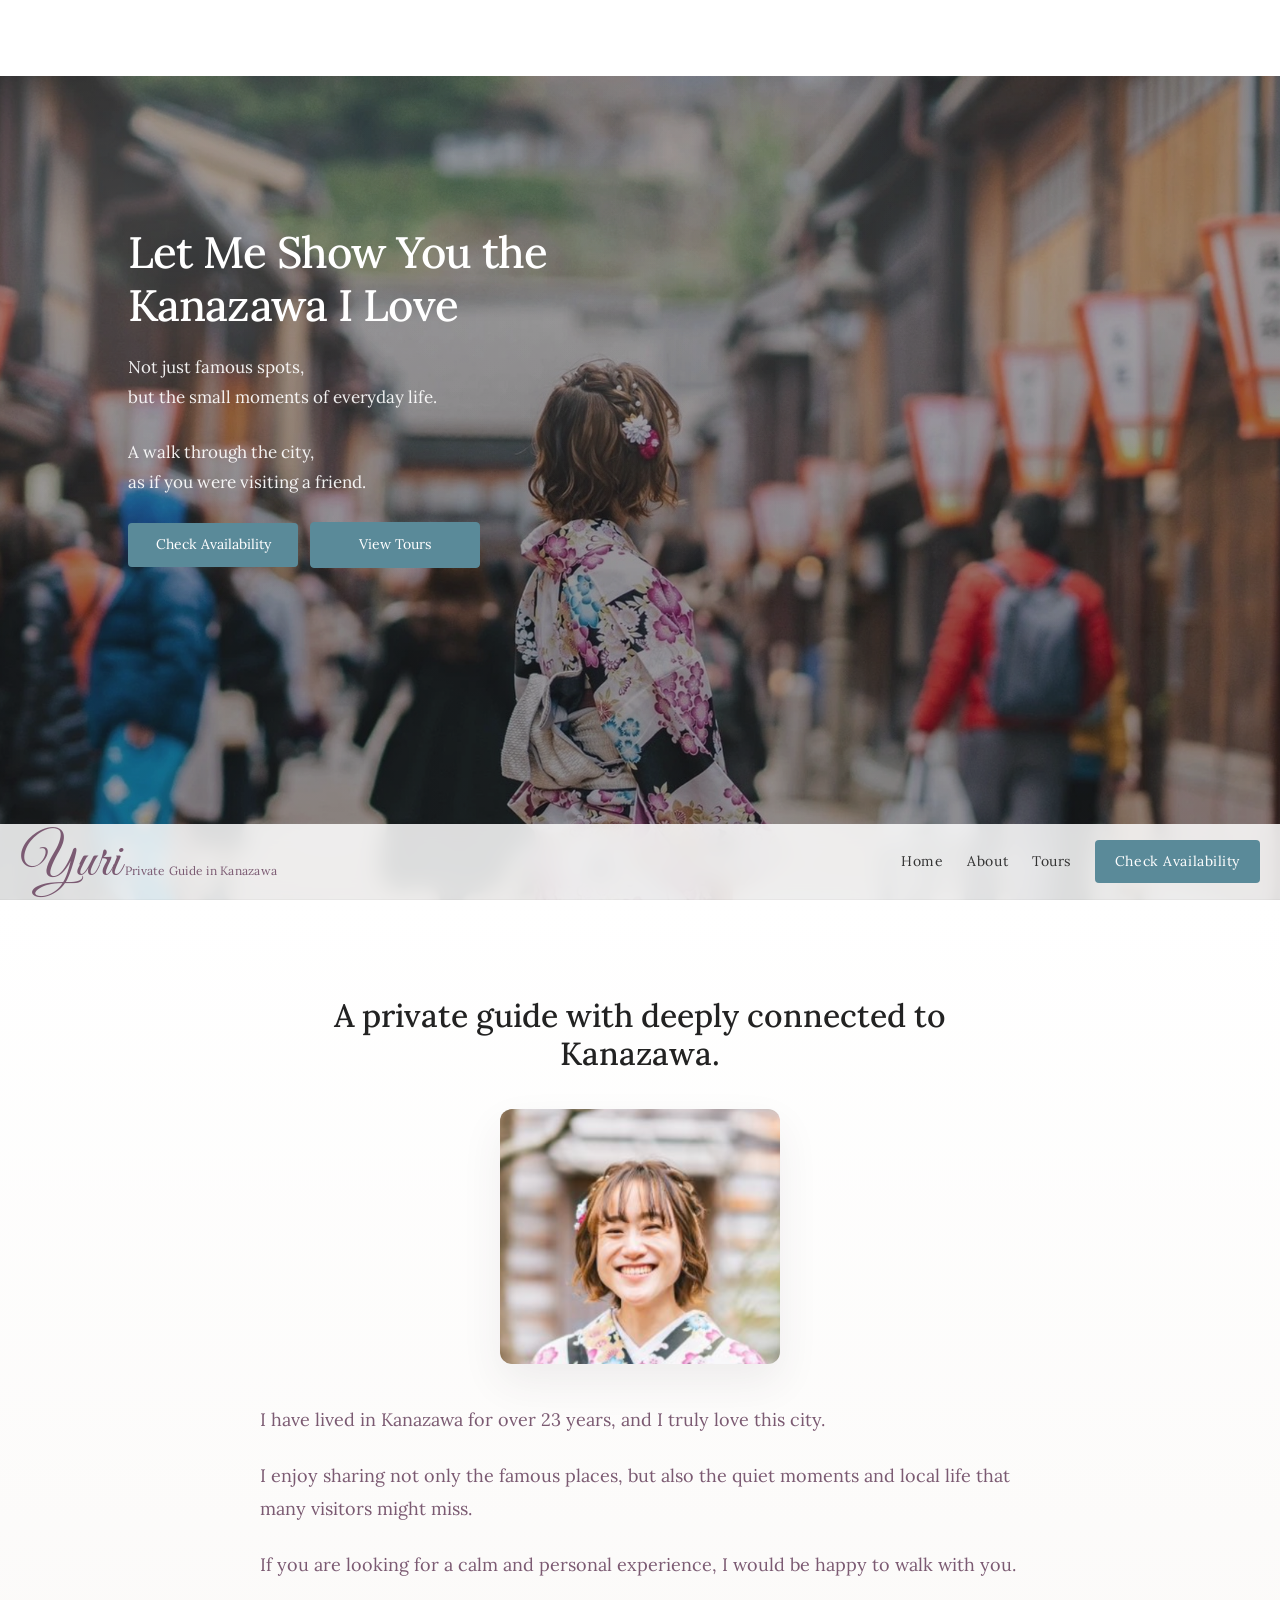
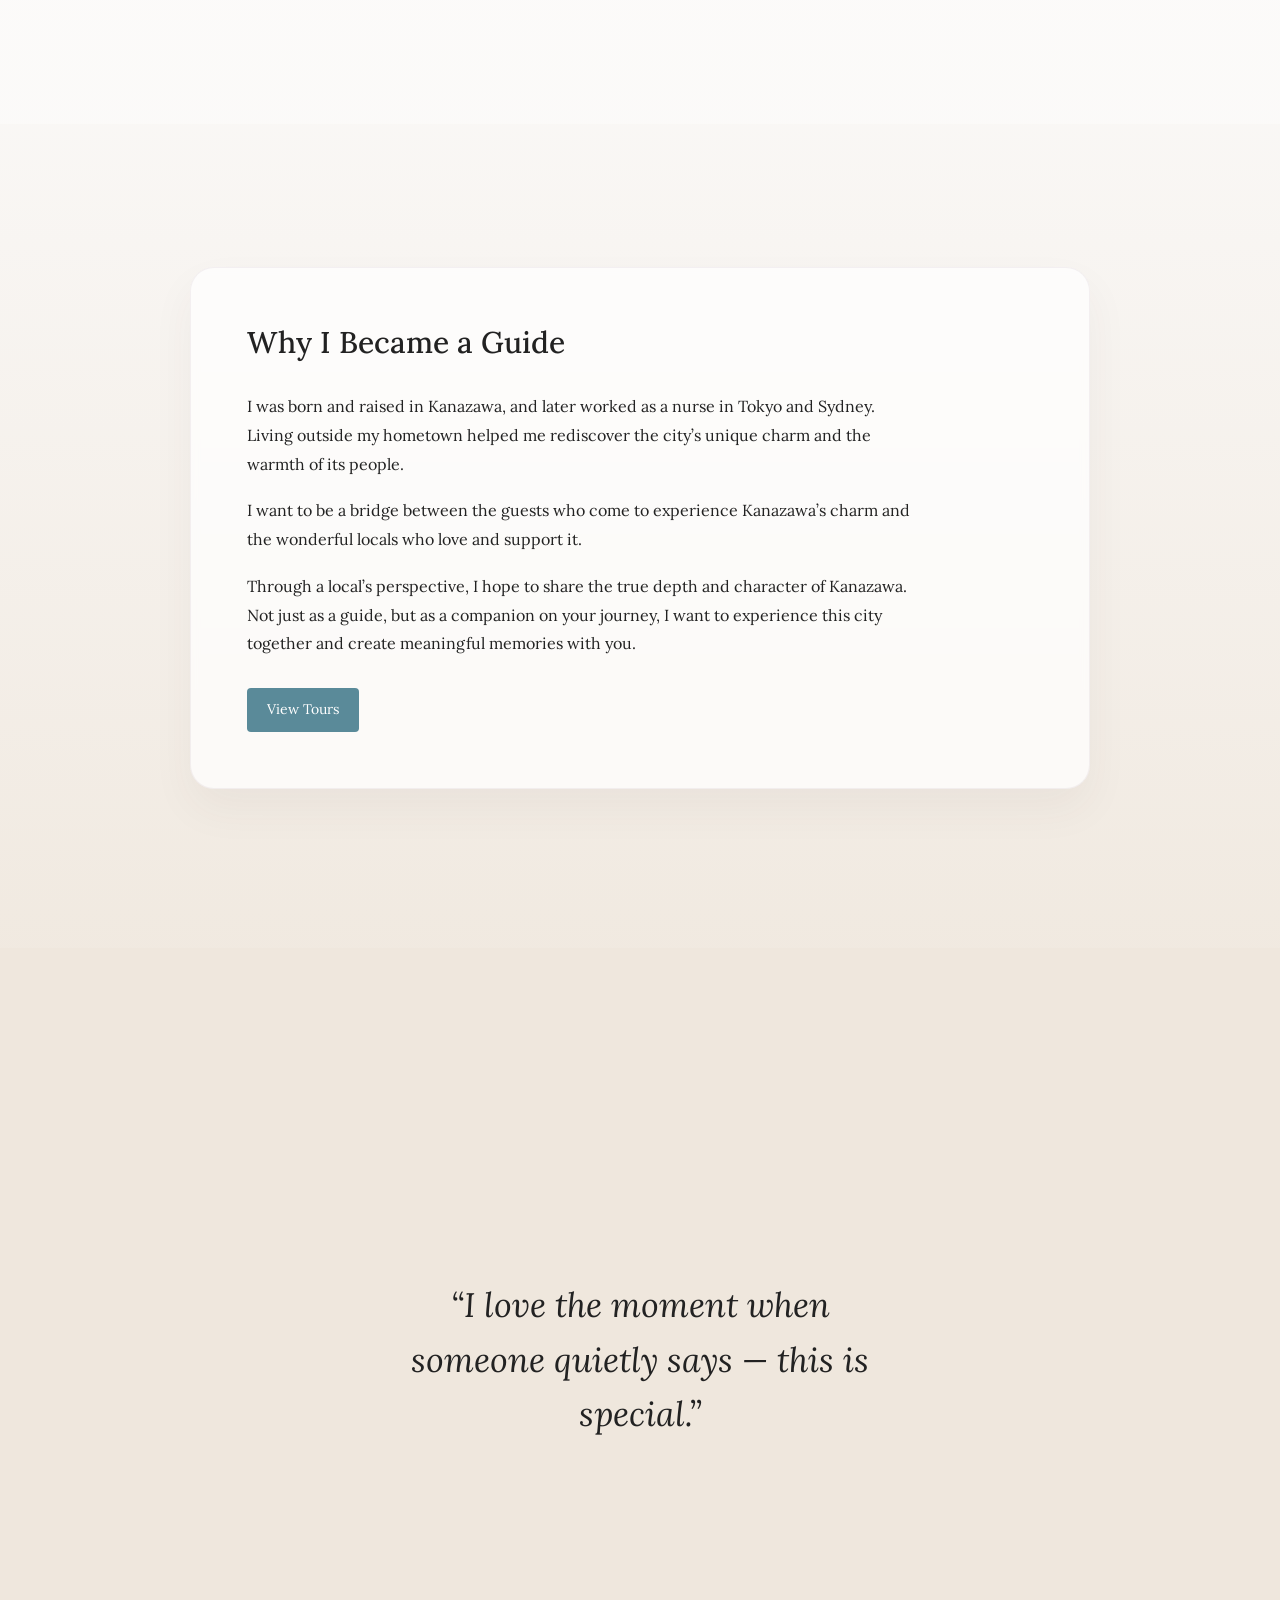
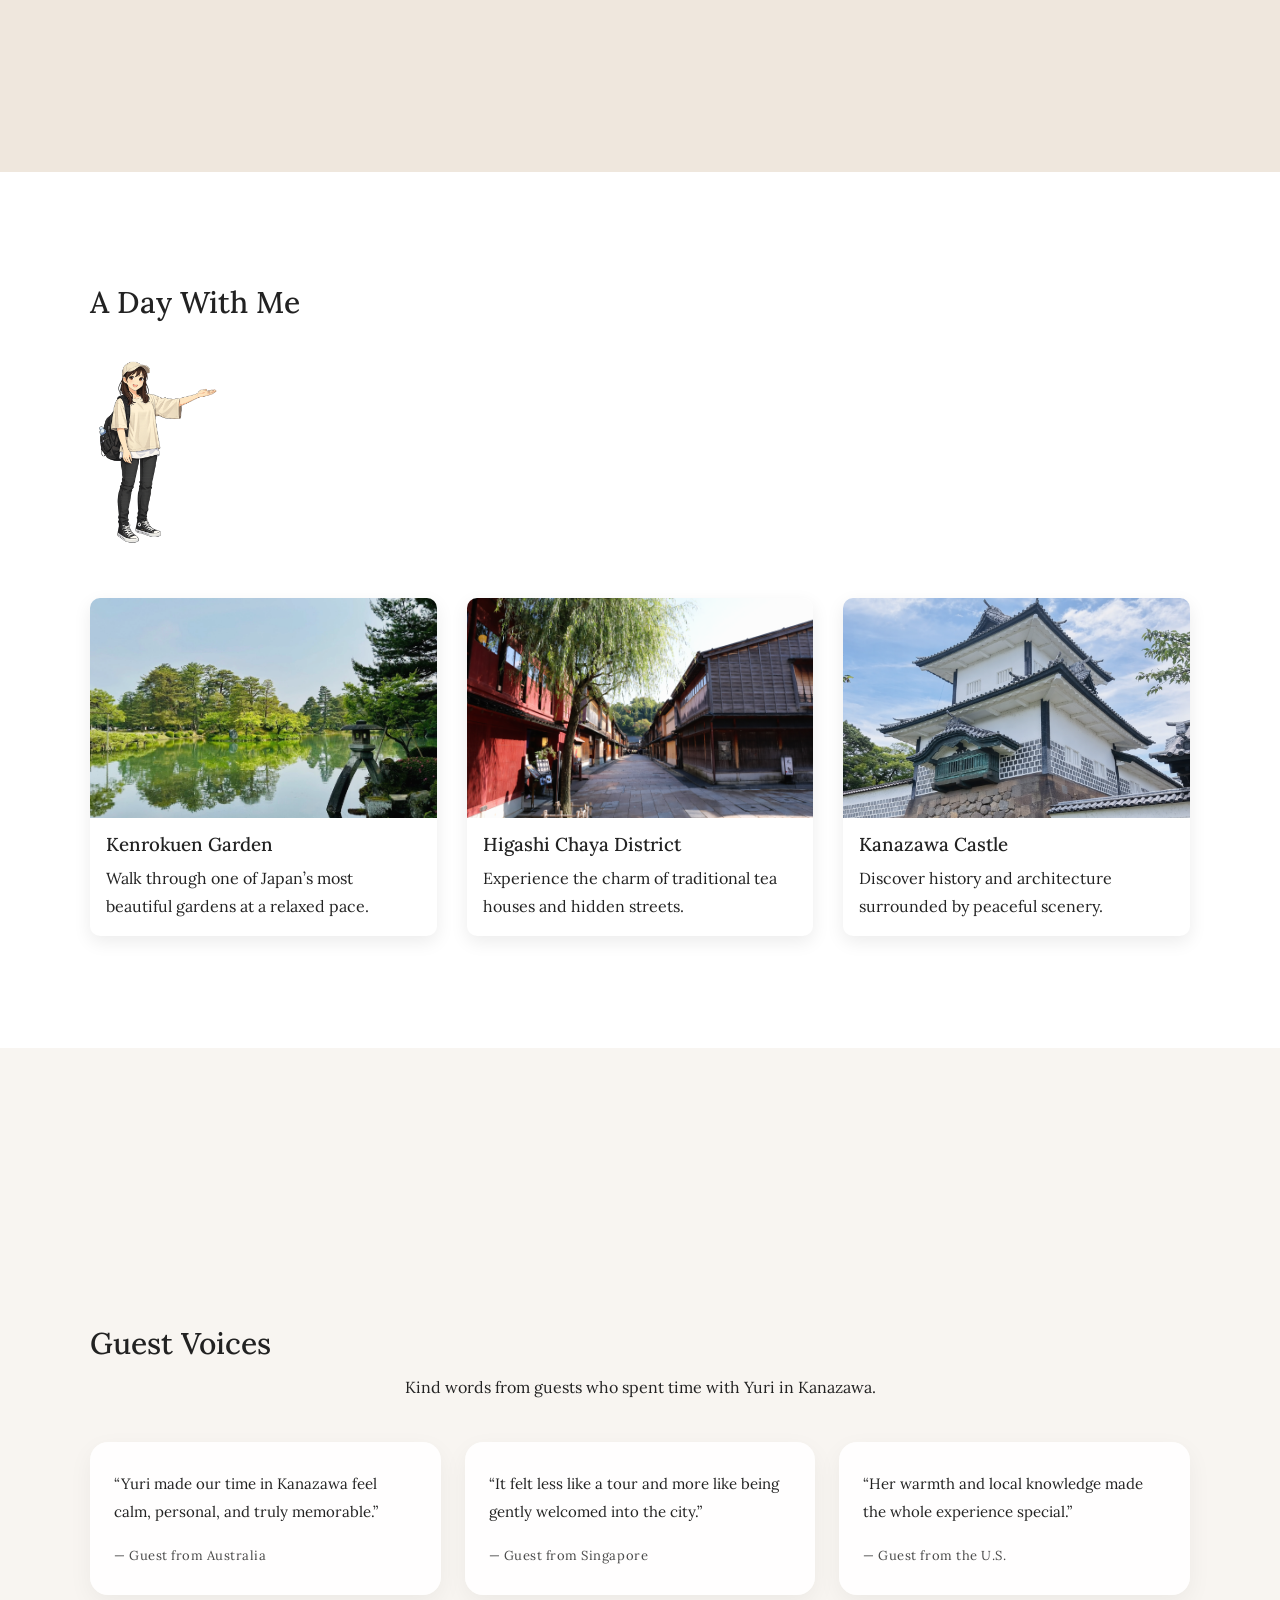
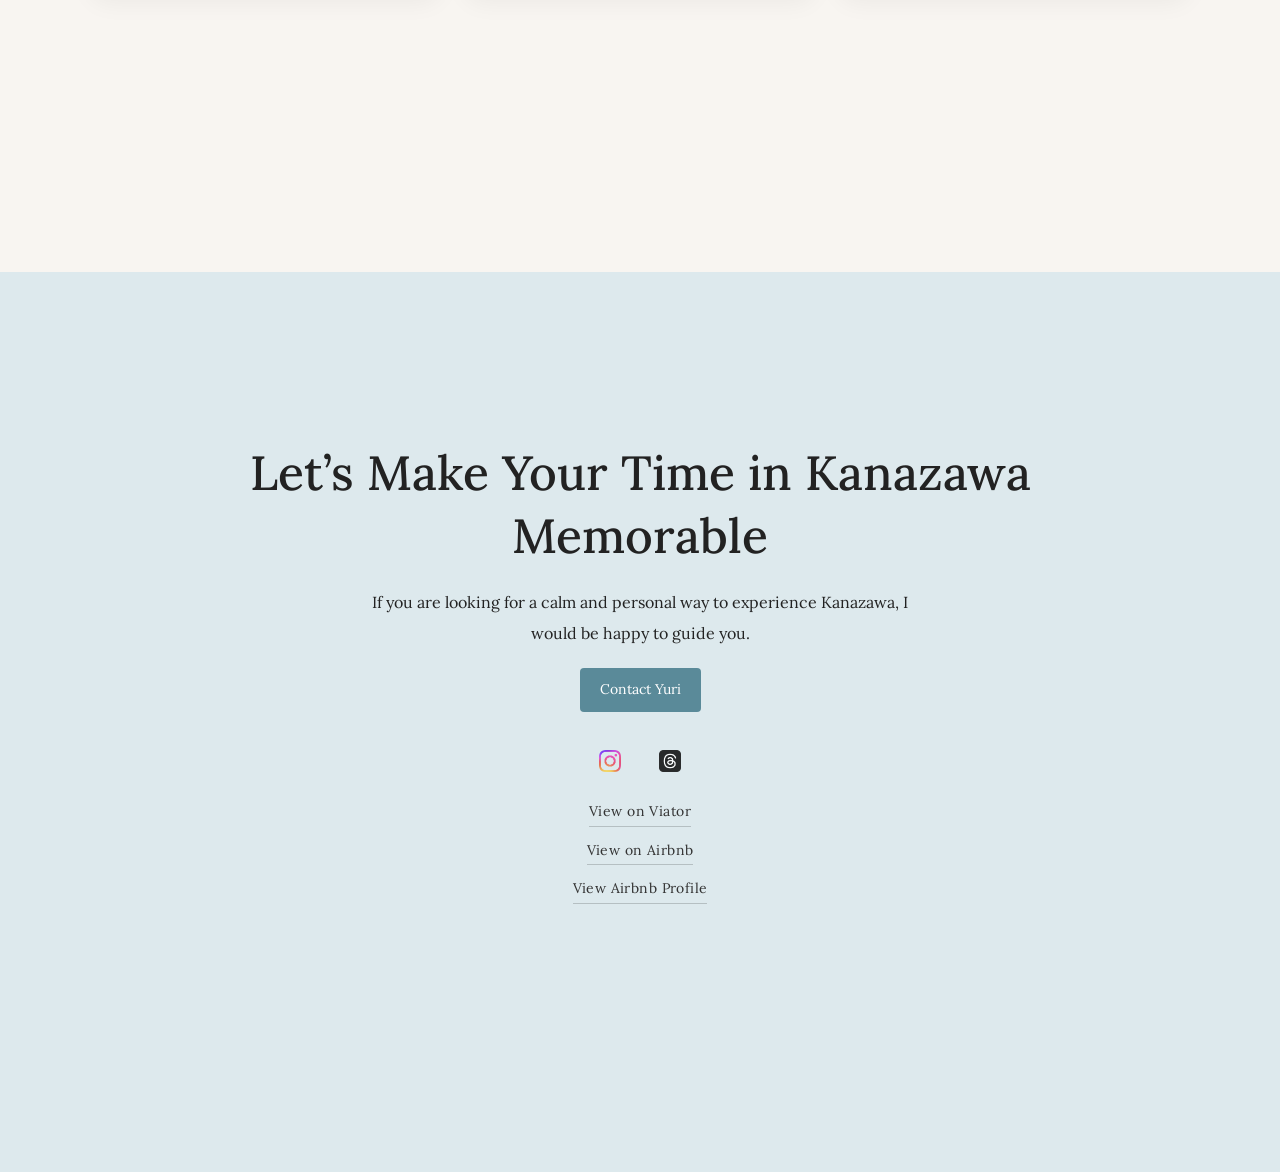
==== commit dee22015: "Use main site as index" ====
--- a/index.html
+++ b/index.html
@@ -1,549 +1,326 @@
 <!doctype html>
-<html lang="ja">
+<html lang="en">
   <head>
     <meta charset="UTF-8" />
     <meta name="viewport" content="width=device-width, initial-scale=1.0" />
-    <meta name="robots" content="noindex, nofollow" />
-    <title>For Meifuru</title>
-    <style>
-      :root {
-        --bg-start: #f8efe7;
-        --bg-end: #eef5f6;
-        --text-main: #2e2730;
-        --text-soft: #776c77;
-        --box-base: #d6b394;
-        --box-base-dark: #c79e7c;
-        --box-lid: #e4c8ae;
-        --ribbon: #af6c73;
-        --line: rgba(80, 63, 61, 0.18);
-        --glow: rgba(255, 244, 191, 0.95);
-        --card-bg: rgba(255, 255, 255, 0.82);
-        --button-bg: #43586b;
-        --button-hover: #334758;
-      }
-
-      * {
-        box-sizing: border-box;
-      }
-
-      body {
-        margin: 0;
-        min-height: 100vh;
-        font-family: "Hiragino Kaku Gothic ProN", "Yu Gothic", sans-serif;
-        color: var(--text-main);
-        background:
-          radial-gradient(circle at top, rgba(255, 255, 255, 0.75), transparent 36%),
-          linear-gradient(180deg, var(--bg-start), var(--bg-end));
-        overflow-x: hidden;
-        overflow-y: auto;
-      }
-
-      .welcome-page {
-        position: relative;
-        min-height: 100vh;
-        display: grid;
-        place-items: center;
-        padding: 40px 20px 72px;
-      }
-
-      .welcome-page::before,
-      .welcome-page::after {
-        content: "";
-        position: absolute;
-        border-radius: 999px;
-        filter: blur(18px);
-        opacity: 0.45;
-        pointer-events: none;
-      }
-
-      .welcome-page::before {
-        width: 320px;
-        height: 320px;
-        top: 8%;
-        left: -90px;
-        background: rgba(255, 223, 196, 0.72);
-      }
-
-      .welcome-page::after {
-        width: 280px;
-        height: 280px;
-        right: -80px;
-        bottom: 10%;
-        background: rgba(192, 225, 231, 0.7);
-      }
-
-      .container {
-        position: relative;
-        width: min(100%, 760px);
-        text-align: center;
-      }
-
-      .eyebrow {
-        margin: 0 0 10px;
-        font-size: 12px;
-        letter-spacing: 0.28em;
-        color: var(--text-soft);
-        text-transform: uppercase;
-      }
-
-      .title {
-        margin: 0;
-        font-size: clamp(34px, 5vw, 56px);
-        line-height: 1.18;
-      }
-
-      .lead {
-        margin: 16px auto 0;
-        max-width: 34ch;
-        font-size: 15px;
-        line-height: 1.9;
-        color: var(--text-soft);
-      }
-
-      .gift-stage {
-        position: relative;
-        margin-top: 42px;
-        min-height: 330px;
-        display: grid;
-        place-items: center;
-      }
-
-      .halo {
-        position: absolute;
-        left: 50%;
-        top: 30px;
-        width: 280px;
-        height: 280px;
-        border-radius: 50%;
-        background:
-          radial-gradient(circle, var(--glow) 0%, rgba(255, 227, 143, 0.52) 35%, rgba(255, 227, 143, 0.14) 58%, transparent 76%);
-        opacity: 0;
-        filter: blur(6px);
-        transform: translateX(-50%) scale(0.5);
-        transition:
-          opacity 0.8s ease,
-          transform 0.9s ease;
-      }
-
-      .sparkles {
-        position: absolute;
-        inset: 0;
-        pointer-events: none;
-      }
-
-      .sparkles span {
-        position: absolute;
-        left: 50%;
-        top: 54%;
-        width: 10px;
-        height: 10px;
-        margin-left: -5px;
-        margin-top: -5px;
-        border-radius: 50%;
-        background: radial-gradient(circle, rgba(255, 255, 255, 0.95), rgba(255, 226, 157, 0.38));
-        opacity: 0;
-        transform: translate(0, 0) scale(0.2);
-      }
-
-      .gift-button {
-        position: relative;
-        width: 260px;
-        height: 240px;
-        border: 0;
-        background: transparent;
-        padding: 0;
-        cursor: pointer;
-      }
-
-      .gift-button:focus-visible {
-        outline: 3px solid rgba(67, 88, 107, 0.28);
-        outline-offset: 8px;
-        border-radius: 24px;
-      }
-
-      .gift-shadow {
-        position: absolute;
-        left: 50%;
-        bottom: 12px;
-        width: 170px;
-        height: 28px;
-        border-radius: 50%;
-        background: rgba(95, 71, 62, 0.18);
-        transform: translateX(-50%);
-        filter: blur(9px);
-        transition:
-          transform 0.8s ease,
-          opacity 0.8s ease;
-      }
-
-      .gift {
-        position: absolute;
-        left: 50%;
-        bottom: 28px;
-        width: 180px;
-        height: 136px;
-        transform: translateX(-50%);
-      }
-
-      .gift-base {
-        position: absolute;
-        inset: 0;
-        border-radius: 16px;
-        background: linear-gradient(180deg, var(--box-base), var(--box-base-dark));
-        box-shadow:
-          inset 0 -10px 0 rgba(0, 0, 0, 0.06),
-          0 18px 26px rgba(98, 72, 60, 0.18);
-      }
-
-      .gift-base::before,
-      .gift-base::after,
-      .gift-lid::before,
-      .gift-lid::after {
-        content: "";
-        position: absolute;
-        background: var(--ribbon);
-        border-radius: 999px;
-      }
-
-      .gift-base::before {
-        top: 0;
-        bottom: 0;
-        left: 50%;
-        width: 20px;
-        transform: translateX(-50%);
-      }
-
-      .gift-base::after {
-        left: 0;
-        right: 0;
-        top: 46px;
-        height: 14px;
-      }
-
-      .gift-lid {
-        position: absolute;
-        left: 50%;
-        top: -28px;
-        width: 202px;
-        height: 54px;
-        transform: translateX(-50%);
-        transform-origin: center bottom;
-        transition:
-          transform 0.9s cubic-bezier(0.22, 0.82, 0.24, 1),
-          top 0.9s cubic-bezier(0.22, 0.82, 0.24, 1);
-      }
-
-      .gift-lid-panel {
-        position: absolute;
-        inset: 0;
-        border-radius: 16px;
-        background: linear-gradient(180deg, #ecd6c3, var(--box-lid));
-        box-shadow: 0 10px 18px rgba(98, 71, 61, 0.14);
-      }
-
-      .gift-lid::before {
-        top: 0;
-        bottom: 0;
-        left: 50%;
-        width: 20px;
-        transform: translateX(-50%);
-      }
-
-      .gift-lid::after {
-        left: 0;
-        right: 0;
-        top: 18px;
-        height: 14px;
-      }
-
-      .gift-bow {
-        position: absolute;
-        left: 50%;
-        top: -16px;
-        width: 70px;
-        height: 34px;
-        transform: translateX(-50%);
-      }
-
-      .gift-bow::before,
-      .gift-bow::after {
-        content: "";
-        position: absolute;
-        top: 0;
-        width: 32px;
-        height: 24px;
-        border: 5px solid var(--ribbon);
-        border-radius: 999px 999px 999px 14px;
-      }
-
-      .gift-bow::before {
-        left: 0;
-        transform: rotate(-16deg);
-      }
-
-      .gift-bow::after {
-        right: 0;
-        transform: scaleX(-1) rotate(-16deg);
-      }
-
-      .gift-knot {
-        position: absolute;
-        left: 50%;
-        top: 7px;
-        width: 18px;
-        height: 18px;
-        border-radius: 50%;
-        background: var(--ribbon);
-        transform: translateX(-50%);
-      }
-
-      .hint {
-        margin: 12px 0 0;
-        font-size: 13px;
-        color: var(--text-soft);
-        letter-spacing: 0.08em;
-      }
-
-      .message-card {
-        width: min(100%, 560px);
-        margin: 24px auto 0;
-        padding: 30px 24px 32px;
-        border: 1px solid rgba(255, 255, 255, 0.5);
-        border-radius: 28px;
-        background: var(--card-bg);
-        backdrop-filter: blur(10px);
-        box-shadow:
-          0 18px 42px rgba(91, 69, 65, 0.12),
-          inset 0 1px 0 rgba(255, 255, 255, 0.6);
-        opacity: 0;
-        transform: translateY(24px);
-        pointer-events: none;
-        transition:
-          opacity 0.7s ease,
-          transform 0.7s ease;
-      }
-
-      .message-card h2 {
-        margin: 0 0 14px;
-        font-size: clamp(26px, 4vw, 40px);
-        line-height: 1.2;
-      }
-
-      .message-card p {
-        margin: 0;
-        font-size: 15px;
-        line-height: 1.9;
-        color: var(--text-soft);
-      }
-
-      .cta-link {
-        display: inline-flex;
-        align-items: center;
-        justify-content: center;
-        min-width: 200px;
-        margin-top: 24px;
-        padding: 14px 26px;
-        border-radius: 999px;
-        background: var(--button-bg);
-        color: #fff;
-        text-decoration: none;
-        font-weight: 700;
-        box-shadow: 0 14px 28px rgba(67, 88, 107, 0.2);
-        transition:
-          background 0.2s ease,
-          transform 0.2s ease;
-      }
-
-      .cta-link:hover {
-        background: var(--button-hover);
-        transform: translateY(-1px);
-      }
-
-      .opened .halo {
-        opacity: 1;
-        transform: translateX(-50%) scale(1);
-      }
-
-      .opened .gift-lid {
-        top: -74px;
-        transform: translateX(-50%) rotate(-24deg);
-      }
-
-      .opened .gift-shadow {
-        transform: translateX(-50%) scale(1.15);
-        opacity: 0.22;
-      }
-
-      .opened .message-card {
-        opacity: 1;
-        transform: translateY(0);
-        pointer-events: auto;
-        transition-delay: 0.22s;
-      }
-
-      .opened .hint {
-        opacity: 0;
-        transition: opacity 0.25s ease;
-      }
-
-      .opened .sparkles span {
-        animation: sparkle 1.2s ease-out forwards;
-      }
-
-      .sparkles span:nth-child(1) {
-        --tx: -102px;
-        --ty: -112px;
-      }
-
-      .sparkles span:nth-child(2) {
-        --tx: -70px;
-        --ty: -144px;
-      }
-
-      .sparkles span:nth-child(3) {
-        --tx: -18px;
-        --ty: -126px;
-      }
-
-      .sparkles span:nth-child(4) {
-        --tx: 28px;
-        --ty: -148px;
-      }
-
-      .sparkles span:nth-child(5) {
-        --tx: 78px;
-        --ty: -126px;
-      }
-
-      .sparkles span:nth-child(6) {
-        --tx: 116px;
-        --ty: -84px;
-      }
-
-      .sparkles span:nth-child(7) {
-        --tx: -124px;
-        --ty: -42px;
-      }
-
-      .sparkles span:nth-child(8) {
-        --tx: 126px;
-        --ty: -30px;
-      }
-
-      @keyframes sparkle {
-        0% {
-          opacity: 0;
-          transform: translate(0, 0) scale(0.2);
+    <link rel="preconnect" href="https://fonts.googleapis.com" />
+    <link rel="preconnect" href="https://fonts.gstatic.com" crossorigin />
+    <link
+      href="https://fonts.googleapis.com/css2?family=Lora:wght@400;500;600&family=Great+Vibes&display=swap"
+      rel="stylesheet"
+    />
+    <meta name="description" content="Yuri is a private guide in Kanazawa, Japan. Join a calm, personal walking tour and discover the city's hidden charm — gardens, old streets, and everyday life." />
+    <!-- OGP: Replace YOUR-DOMAIN.com with your actual domain when ready -->
+    <meta property="og:type" content="website" />
+    <meta property="og:site_name" content="Yuri | Private Guide in Kanazawa" />
+    <meta property="og:title" content="Yuri | Private Guide in Kanazawa" />
+    <meta property="og:description" content="Yuri is a private guide in Kanazawa, Japan. Join a calm, personal walking tour and discover the city's hidden charm — gardens, old streets, and everyday life." />
+    <meta property="og:url" content="https://meguichi1230.github.io/kanazawa-private-guide-v2/index.html" />
+    <meta property="og:image" content="https://meguichi1230.github.io/kanazawa-private-guide-v2/assets/img/hero-1.jpg" />
+    <link rel="icon" type="image/png" href="assets/img/mascot-L.png" />
+    <title>Yuri | Private Guide in Kanazawa</title>
+    <link rel="stylesheet" href="assets/css/style.css" />
+  </head>
+
+  <body class="home">
+    <!-- ===== Header ===== -->
+    <header class="site-header">
+      <div class="site-header__bar">
+        <a class="brand" href="index.html">
+          <span class="brand__name">Yuri</span>
+          <span class="brand__role">Private Guide in Kanazawa</span>
+        </a>
+        <button
+          class="menu-toggle"
+          type="button"
+          aria-expanded="false"
+          aria-controls="site-menu"
+          aria-label="Open navigation menu"
+        >
+          <span class="menu-toggle__lines" aria-hidden="true"></span>
+        </button>
+      </div>
+      <nav id="site-menu" class="nav site-header__nav">
+        <a href="index.html">Home</a>
+        <a href="about.html">About</a>
+        <a href="tours.html">Tours</a>
+        <a href="contact.html" class="btn btn-primary">Check Availability</a>
+      </nav>
+    </header>
+
+    <!-- ===== Hero ===== -->
+    <section id="top" class="hero">
+      <div class="hero-content container">
+        <h1>Let Me Show You the Kanazawa I Love</h1>
+        <p>
+          Not just famous spots,<br />
+          but the small moments of everyday life.
+        </p>
+        <p>
+          A walk through the city,<br />
+          as if you were visiting a friend.
+        </p>
+        <div class="hero-buttons">
+          <a class="btn btn-primary" href="contact.html">Check Availability</a>
+          <a class="btn btn-secondary" href="tours.html">View Tours</a>
+        </div>
+      </div>
+    </section>
+
+    <section id="intro" class="intro snap-panel">
+      <div class="container">
+        <h2>A private guide with deeply connected to Kanazawa.</h2>
+
+        <img
+          src="assets/img/yuri-portrait.png"
+          alt="Yuri in Kanazawa"
+          class="intro-photo"
+          loading="lazy"
+        />
+
+        <p>
+          I have lived in Kanazawa for over 23 years,
+          and I truly love this city.
+        </p>
+
+        <p>
+          I enjoy sharing not only the famous places,
+          but also the quiet moments and local life
+          that many visitors might miss.
+        </p>
+
+        <p>
+          If you are looking for a calm and personal experience,
+          I would be happy to walk with you.
+        </p>
+      </div>
+    </section>
+
+    <section id="about-page" class="about-page snap-panel">
+      <section id="story" class="section section--loose">
+        <div class="container">
+          <h2>Why I Became a Guide</h2>
+          <div class="story-copy">
+            <p>
+              I was born and raised in Kanazawa, and later worked as a nurse in
+              Tokyo and Sydney. Living outside my hometown helped me rediscover
+              the city’s unique charm and the warmth of its people.
+            </p>
+            <p>
+              I want to be a bridge between the guests who come to experience
+              Kanazawa’s charm and the wonderful locals who love and support
+              it.
+            </p>
+            <p>
+              Through a local’s perspective, I hope to share the true depth and
+              character of Kanazawa. Not just as a guide, but as a companion on
+              your journey, I want to experience this city together and create
+              meaningful memories with you.
+            </p>
+          </div>
+          <div style="margin-top: 30px;">
+            <a href="tours.html" class="btn btn-primary">View Tours</a>
+          </div>
+        </div>
+      </section>
+    </section>
+
+    <!-- ===== Quote ===== -->
+    <section id="quote" class="section quote">
+      <div class="container">
+        <blockquote>
+          “I love the moment when someone quietly says — this is special.”
+        </blockquote>
+      </div>
+    </section>
+
+    <!-- ===== A Day With Me ===== -->
+    <section id="day" class="section">
+      <div class="container">
+        <h2>A Day With Me</h2>
+
+        <div class="day-wrap">
+          <img
+            src="assets/img/mascot-L.png"
+            alt="Yuri Mascot"
+            class="mascot day-mascot"
+            loading="lazy"
+          />
+
+          <div class="grid">
+            <div class="card">
+              <img src="assets/img/kenrokuen.jpg" alt="Kenrokuen Garden" loading="lazy" />
+              <h3>Kenrokuen Garden</h3>
+              <p>
+                Walk through one of Japan’s most beautiful gardens at a relaxed
+                pace.
+              </p>
+            </div>
+
+            <div class="card">
+              <img src="assets/img/higashi.jpg" alt="Higashi Chaya District" loading="lazy" />
+              <h3>Higashi Chaya District</h3>
+              <p>
+                Experience the charm of traditional tea houses and hidden
+                streets.
+              </p>
+            </div>
+
+            <div class="card">
+              <img
+                src="assets/img/kanazawa-castle.jpg"
+                alt="Kanazawa Castle"
+                loading="lazy"
+              />
+              <h3>Kanazawa Castle</h3>
+              <p>
+                Discover history and architecture surrounded by peaceful
+                scenery.
+              </p>
+            </div>
+          </div>
+        </div>
+      </div>
+    </section>
+
+    <!-- ===== Reviews ===== -->
+    <section id="voices" class="section snap snap-panel">
+      <div class="container">
+        <h2>Guest Voices</h2>
+        <p class="section-lead">
+          Kind words from guests who spent time with Yuri in Kanazawa.
+        </p>
+
+        <div class="voices-grid">
+          <article class="voice-card">
+            <p>
+              “Yuri made our time in Kanazawa feel calm, personal, and truly
+              memorable.”
+            </p>
+            <div class="voice-name">— Guest from Australia</div>
+          </article>
+          <article class="voice-card">
+            <p>
+              “It felt less like a tour and more like being gently welcomed into
+              the city.”
+            </p>
+            <div class="voice-name">— Guest from Singapore</div>
+          </article>
+          <article class="voice-card">
+            <p>
+              “Her warmth and local knowledge made the whole experience
+              special.”
+            </p>
+            <div class="voice-name">— Guest from the U.S.</div>
+          </article>
+        </div>
+      </div>
+    </section>
+
+    <section id="cta" class="section cta snap snap-panel">
+      <div class="container">
+        <h2>Let’s Make Your Time in Kanazawa Memorable</h2>
+        <p>
+          If you are looking for a calm and personal way to experience
+          Kanazawa, I would be happy to guide you.
+        </p>
+
+        <div class="cta-actions">
+          <a class="btn btn-primary" href="contact.html">Contact Yuri</a>
+        </div>
+
+        <div class="cta-links">
+          <div class="sns-links">
+            <a
+              href="https://www.instagram.com/kanazawatrip_yuri"
+              target="_blank"
+              rel="noopener"
+              aria-label="Instagram"
+              class="sns-link"
+            >
+              <img src="assets/img/icon-instagram.png" alt="Instagram" />
+            </a>
+
+            <a
+              href="https://www.threads.com/@kanazawatrip_yuri"
+              target="_blank"
+              rel="noopener"
+              aria-label="Threads"
+              class="sns-link"
+            >
+              <img src="assets/img/icon-threads.png" alt="Threads" />
+            </a>
+          </div>
+
+          <div class="external-links">
+            <a
+              class="external-link"
+              href="https://www.viator.com/ja-JP/"
+              target="_blank"
+              rel="noopener"
+            >
+              View on Viator
+            </a>
+
+            <a
+              class="external-link"
+              href="https://www.airbnb.jp/"
+              target="_blank"
+              rel="noopener"
+            >
+              View on Airbnb
+            </a>
+
+            <a
+              class="external-link"
+              href="https://www.airbnb.jp/users/profile/1478832187392765787?previous_page_name=PdpExperience"
+              target="_blank"
+              rel="noopener"
+            >
+              View Airbnb Profile
+            </a>
+          </div>
+        </div>
+      </div>
+    </section>
+
+    <footer class="site-footer">
+      <div class="footer-inner">
+        <div class="footer-brand">
+          <p class="footer-yuri">Yuri</p>
+          <p class="footer-role">Private Guide in Kanazawa</p>
+        </div>
+        <a href="privacy.html" class="footer-link">Privacy Policy</a>
+      </div>
+    </footer>
+
+    <script src="assets/js/main.js"></script>
+    <script type="application/ld+json">
+    {
+      "@context": "https://schema.org",
+      "@type": "Person",
+      "name": "Yuri",
+      "jobTitle": "Private Tour Guide",
+      "description": "Private guide in Kanazawa, Japan with over 23 years of local knowledge. Offering calm, personal walking tours for first-time visitors.",
+      "url": "https://meguichi1230.github.io/kanazawa-private-guide-v2/",
+      "image": "https://meguichi1230.github.io/kanazawa-private-guide-v2/assets/img/yuri-portrait.png",
+      "knowsLanguage": ["ja", "en"],
+      "hasOccupation": {
+        "@type": "Occupation",
+        "name": "Tour Guide",
+        "occupationLocation": {
+          "@type": "City",
+          "name": "Kanazawa",
+          "addressCountry": "JP"
         }
-
-        18% {
-          opacity: 1;
-        }
-
-        100% {
-          opacity: 0;
-          transform: translate(var(--tx), var(--ty)) scale(1.2);
-        }
-      }
-
-      @media (prefers-reduced-motion: reduce) {
-        *,
-        *::before,
-        *::after {
-          animation: none !important;
-          transition: none !important;
-        }
-      }
-
-      @media (max-width: 640px) {
-        .welcome-page {
-          padding: 28px 16px 56px;
-        }
-
-        .gift-stage {
-          min-height: 290px;
-          margin-top: 28px;
-        }
-
-        .gift-button {
-          transform: scale(0.88);
-        }
-
-        .message-card {
-          padding: 26px 20px 28px;
-        }
-      }
-    </style>
-  </head>
-  <body>
-    <main class="welcome-page" id="welcomePage">
-      <div class="container">
-        <p class="eyebrow">Birthday Gift Website</p>
-        <h1 class="title">めいふるさんへのプレゼント</h1>
-        <p class="lead">
-          アクセスした最初のページで、小さなプレゼントを開けるように。<br />
-          箱をクリックすると、このサイトの入口があらわれます。
-        </p>
-
-        <section class="gift-stage" aria-label="ギフトボックス">
-          <div class="halo" aria-hidden="true"></div>
-
-          <div class="sparkles" aria-hidden="true">
-            <span></span>
-            <span></span>
-            <span></span>
-            <span></span>
-            <span></span>
-            <span></span>
-            <span></span>
-            <span></span>
-          </div>
-
-          <button
-            id="giftButton"
-            class="gift-button"
-            type="button"
-            aria-expanded="false"
-            aria-controls="giftMessage"
-          >
-            <span class="gift-shadow" aria-hidden="true"></span>
-            <span class="gift" aria-hidden="true">
-              <span class="gift-lid">
-                <span class="gift-lid-panel"></span>
-                <span class="gift-bow"></span>
-                <span class="gift-knot"></span>
-              </span>
-              <span class="gift-base"></span>
-            </span>
-          </button>
-        </section>
-
-        <p class="hint" id="giftHint">クリックしてプレゼントを開ける</p>
-
-        <section class="message-card" id="giftMessage" aria-live="polite">
-          <h2>Happy Birthday, Meifuru</h2>
-          <p>
-            お誕生日おめでとうございます。<br />
-            あなたのために、ホームページを作ってみました。<br />
-            よかったら、ここからゆっくり見てみてください。
-          </p>
-          <a href="main.html" class="cta-link">サイトを見る</a>
-        </section>
-      </div>
-    </main>
-
-    <script>
-      const welcomePage = document.getElementById("welcomePage");
-      const giftButton = document.getElementById("giftButton");
-
-      giftButton.addEventListener("click", () => {
-        if (welcomePage.classList.contains("opened")) {
-          return;
-        }
-
-        welcomePage.classList.add("opened");
-        giftButton.setAttribute("aria-expanded", "true");
-      });
+      },
+      "sameAs": [
+        "https://www.instagram.com/kanazawatrip_yuri",
+        "https://www.instagram.com/kanazawatrip_yuri",
+        "https://www.threads.com/@kanazawatrip_yuri"
+      ]
+    }
     </script>
+    <script src="assets/js/site.js"></script>
   </body>
 </html>
--- a/assets/css/style.css
+++ b/assets/css/style.css
@@ -0,0 +1,1376 @@
+/* =========================
+   Base
+========================= */
+* {
+  margin: 0;
+  padding: 0;
+  box-sizing: border-box;
+}
+
+:root {
+  /* spacing */
+  --space-1: 8px;
+  --space-2: 12px;
+  --space-3: 16px;
+  --space-4: 24px;
+  --space-5: 32px;
+  --space-6: 48px;
+  --space-7: 72px;
+  --space-8: 96px;
+  --space-section-standard: 88px;
+  --space-section-quote: 72px;
+  --space-section-wide: 112px;
+
+  --section-y: clamp(72px, 9vw, 120px);
+  --section-y-tight: clamp(48px, 6vw, 84px);
+  --section-y-loose: clamp(96px, 11vw, 150px);
+
+  /* colors */
+  --color-brand: #7b5a72;
+  --color-accent: #5a8a99;
+  --color-text: #222;
+  --color-bg: #ffffff;
+  --color-bg-soft: #f7f4f1;
+  --color-quote: #efe7dd;
+  --color-cta: #dde9ed;
+  --color-subtext: #7b5a72;
+  --color-nav: #333;
+  --color-muted: #666;
+  --color-border: #ddd;
+  --color-footer-role: #5b5b5b;
+  --img-tone: brightness(0.92) contrast(0.95) saturate(0.92);
+
+  --header-offset: 76px;
+  --footer-offset: 97px;
+}
+
+html {
+  scroll-behavior: smooth;
+  scroll-snap-type: y proximity;
+  scroll-padding-top: var(--header-offset);
+}
+
+body {
+  min-height: 100vh;
+  display: flex;
+  flex-direction: column;
+  font-family: "Lora", serif;
+  font-size: 16px;
+  line-height: 1.7;
+  font-weight: 400;
+  color: var(--color-text);
+  background: var(--color-bg);
+  padding-top: var(--header-offset);
+}
+
+main {
+  flex: 1;
+}
+
+img {
+  display: block;
+  max-width: 100%;
+}
+
+h1,
+h2,
+h3 {
+  font-family: "Lora", serif;
+  font-weight: 500;
+  line-height: 1.2;
+}
+
+h1 {
+  font-size: 44px;
+  line-height: 1.2;
+  letter-spacing: -0.5px;
+}
+
+h2 {
+  font-size: 30px;
+  margin: 0 0 var(--space-5);
+}
+
+p + p {
+  margin-top: var(--space-4);
+}
+
+p + ul,
+ul + p {
+  margin-top: var(--space-4);
+}
+
+/* =========================
+   Layout
+========================= */
+.container {
+  width: 90%;
+  max-width: 1100px;
+  margin: 0 auto;
+}
+
+.section {
+  padding: 120px 20px;
+}
+
+.section--tight {
+  padding: var(--section-y-tight) 0;
+}
+
+.section--loose {
+  padding: var(--section-y-loose) 0;
+}
+
+.lead {
+  font-size: 18px;
+  line-height: 1.7;
+  margin-bottom: 40px;
+  max-width: 60ch;
+}
+
+.plain-list {
+  list-style: none;
+  padding-left: 0;
+}
+
+.plain-list li + li {
+  margin-top: 8px;
+}
+
+/* =========================
+   Header / Brand / Nav
+========================= */
+.site-header {
+  position: fixed;
+  top: 0;
+  left: 0;
+  right: 0;
+  z-index: 1000;
+  display: flex;
+  justify-content: space-between;
+  align-items: center;
+  height: 76px;
+  padding: 0 20px;
+  background: rgba(255, 255, 255, 0.85);
+  backdrop-filter: blur(10px);
+  border-bottom: 1px solid rgba(0, 0, 0, 0.03);
+  transition:
+    transform 0.35s ease,
+    opacity 0.35s ease;
+}
+
+.site-header.is-hidden {
+  opacity: 0;
+  pointer-events: none;
+  transform: translateY(-100%);
+}
+
+.brand {
+  display: inline-flex;
+  align-items: baseline;
+  gap: 4px;
+  line-height: 1;
+  text-decoration: none;
+}
+
+.brand:hover {
+  opacity: 0.9;
+}
+
+.brand__name {
+  font-family: "Great Vibes", cursive;
+  font-size: 56px;
+  font-weight: 400;
+  line-height: 1;
+  letter-spacing: 0;
+  color: var(--color-brand);
+}
+
+.brand__role {
+  display: flex;
+  flex-direction: column;
+  font-family: "Lora", serif;
+  font-size: 12px;
+  line-height: 1.15;
+  letter-spacing: 0.02em;
+  color: var(--color-subtext);
+  padding-bottom: 4px;
+}
+
+.header-nav a,
+nav a {
+  font-family: "Lora", serif;
+  font-weight: 400;
+  letter-spacing: 0.04em;
+}
+
+.nav a {
+  margin-left: 20px;
+  text-decoration: none;
+  color: var(--color-nav);
+  font-size: 14px;
+}
+
+.nav a:hover {
+  opacity: 0.7;
+}
+
+.site-header .btn-primary {
+  color: #fff;
+}
+
+.menu-toggle {
+  display: none;
+  align-items: center;
+  justify-content: center;
+  width: 44px;
+  height: 44px;
+  border: 0;
+  border-radius: 999px;
+  background: transparent;
+  color: var(--color-nav);
+  cursor: pointer;
+  transition:
+    background 0.2s ease,
+    opacity 0.2s ease;
+}
+
+.menu-toggle:hover {
+  background: rgba(90, 138, 153, 0.1);
+}
+
+.menu-toggle__lines,
+.menu-toggle__lines::before,
+.menu-toggle__lines::after {
+  display: block;
+  width: 18px;
+  height: 2px;
+  border-radius: 999px;
+  background: currentColor;
+  transition:
+    transform 0.24s ease,
+    opacity 0.24s ease;
+}
+
+.menu-toggle__lines {
+  position: relative;
+}
+
+.menu-toggle__lines::before,
+.menu-toggle__lines::after {
+  content: "";
+  position: absolute;
+  left: 0;
+}
+
+.menu-toggle__lines::before {
+  top: -6px;
+}
+
+.menu-toggle__lines::after {
+  top: 6px;
+}
+
+.menu-toggle[aria-expanded="true"] .menu-toggle__lines {
+  transform: rotate(45deg);
+}
+
+.menu-toggle[aria-expanded="true"] .menu-toggle__lines::before {
+  transform: translateY(6px) rotate(-90deg);
+}
+
+.menu-toggle[aria-expanded="true"] .menu-toggle__lines::after {
+  opacity: 0;
+}
+
+/* =========================
+   Focus Styles
+========================= */
+a:focus-visible,
+button:focus-visible,
+input:focus-visible,
+textarea:focus-visible,
+select:focus-visible {
+  outline: 2px solid var(--color-accent);
+  outline-offset: 3px;
+  border-radius: 3px;
+}
+
+/* =========================
+   Buttons
+========================= */
+.btn {
+  display: inline-block;
+  padding: 10px 20px;
+  border-radius: 4px;
+  text-decoration: none;
+  font-size: 14px;
+  transition: 0.3s;
+}
+
+.btn-primary {
+  background: var(--color-accent);
+  color: var(--color-bg);
+}
+
+.btn-primary:hover {
+  opacity: 0.85;
+}
+
+.btn-secondary {
+  background: transparent;
+  border: 1px solid var(--color-bg);
+  color: var(--color-bg);
+}
+
+.btn-secondary:hover {
+  background: rgba(255, 255, 255, 0.15);
+}
+
+/* =========================
+   Scroll Snap Targets
+========================= */
+.hero,
+#intro,
+#about-page,
+#quote,
+#day,
+#voices,
+#cta {
+  scroll-snap-align: start;
+}
+
+.snap {
+  min-height: calc(100svh - var(--header-offset));
+  display: flex;
+  align-items: center;
+}
+
+/* =========================
+   Hero
+========================= */
+.hero {
+  height: calc(100vh - var(--header-offset));
+  min-height: calc(100svh - var(--header-offset));
+  position: relative;
+  overflow: hidden;
+  background: #1f2528;
+  color: var(--color-bg);
+  text-align: left;
+  display: flex;
+  align-items: flex-start;
+}
+
+.hero-bg {
+  position: absolute;
+  inset: 0;
+  background-position: center;
+  background-size: cover;
+  background-repeat: no-repeat;
+  filter: brightness(0.95) contrast(0.97) saturate(0.95);
+  opacity: 0;
+  transform: scale(1.03);
+  transition:
+    opacity 1.4s ease,
+    transform 6s ease;
+}
+
+.hero-1 {
+  filter: brightness(0.98) contrast(0.97) saturate(0.95);
+}
+
+.hero-bg::after {
+  content: "";
+  position: absolute;
+  inset: 0;
+  background: rgba(123, 90, 114, 0.12);
+}
+
+.hero-bg.is-active {
+  opacity: 1;
+  transform: scale(1);
+}
+
+.hero::before {
+  content: "";
+  position: absolute;
+  inset: 0;
+  z-index: 1;
+  pointer-events: none;
+  background: linear-gradient(rgba(0, 0, 0, 0.34), rgba(0, 0, 0, 0.34));
+}
+
+.hero::after {
+  content: "";
+  position: absolute;
+  inset: 0;
+  z-index: 1;
+  pointer-events: none;
+  background:
+    radial-gradient(
+      120% 90% at 10% 15%,
+      rgba(255, 255, 255, 0.18),
+      rgba(255, 255, 255, 0) 55%
+    ),
+    radial-gradient(
+      100% 80% at 85% 20%,
+      rgba(255, 255, 255, 0.14),
+      rgba(255, 255, 255, 0) 60%
+    );
+}
+
+.hero-content {
+  position: relative;
+  z-index: 2;
+  max-width: 520px;
+  margin-top: 150px;
+}
+
+.hero .hero-content.container {
+  margin-left: 10%;
+  margin-right: 0;
+}
+
+.hero h1 {
+  max-width: 32ch;
+  margin-bottom: 20px;
+  line-height: 1.2;
+  letter-spacing: -0.02em;
+  white-space: normal;
+}
+
+.hero p {
+  margin-bottom: 24px;
+  font-size: 17px;
+  line-height: 1.8;
+  max-width: 34ch;
+  color: rgba(255, 255, 255, 0.92);
+}
+
+.hero-buttons {
+  display: flex;
+  gap: 12px;
+  flex-wrap: wrap;
+  align-items: center;
+}
+
+.hero-buttons .btn {
+  min-width: 170px;
+  text-align: center;
+}
+
+.hero-buttons .btn-secondary {
+  background: var(--color-accent);
+  border: 1px solid var(--color-accent);
+  color: var(--color-bg);
+}
+
+.hero-buttons .btn-secondary:hover {
+  opacity: 0.85;
+  background: var(--color-accent);
+}
+
+/* =========================
+   About Flow
+========================= */
+.snap-panel {
+  min-height: calc(100svh - var(--header-offset));
+  display: flex;
+  flex-direction: column;
+  justify-content: center;
+}
+
+.intro {
+  min-height: calc(100vh - var(--header-offset));
+  min-height: calc(100svh - var(--header-offset));
+  padding: 112px 20px 84px;
+  text-align: center;
+  display: flex;
+  align-items: center;
+  background:
+    linear-gradient(
+      180deg,
+      rgba(255, 255, 255, 1) 0%,
+      rgba(247, 244, 241, 0.48) 100%
+    );
+}
+
+#intro {
+  padding-top: 56px;
+}
+
+.intro .container {
+  width: 100%;
+  max-width: 760px;
+  text-align: left;
+}
+
+.intro h2 {
+  font-size: 32px;
+  margin-bottom: 36px;
+  color: var(--color-text);
+  text-align: center;
+}
+
+.intro-photo {
+  width: min(280px, 70vw);
+  margin: 0 auto 40px;
+  border-radius: 12px;
+  box-shadow: 0 18px 40px rgba(70, 56, 64, 0.08);
+}
+
+.intro p {
+  font-size: 18px;
+  line-height: 1.8;
+  color: var(--color-subtext);
+  margin-bottom: 18px;
+}
+
+#about-page {
+  position: relative;
+  background:
+    linear-gradient(
+      180deg,
+      rgba(247, 244, 241, 0.72) 0%,
+      rgba(239, 231, 221, 0.9) 100%
+    );
+}
+
+#story .container {
+  max-width: 900px;
+  padding: clamp(36px, 5vw, 56px);
+  background: rgba(255, 255, 255, 0.72);
+  border: 1px solid rgba(123, 90, 114, 0.08);
+  border-radius: 24px;
+  box-shadow: 0 20px 44px rgba(73, 58, 67, 0.05);
+  backdrop-filter: blur(4px);
+}
+
+#story.section {
+  padding-top: clamp(76px, 9vw, 112px);
+  padding-bottom: clamp(92px, 10vw, 128px);
+}
+
+#story h2 {
+  margin-bottom: 32px;
+}
+
+#story .story-copy {
+  max-width: 42rem;
+  line-height: 1.8;
+}
+
+#story .story-copy p {
+  margin: 0;
+}
+
+#story .story-copy p + p {
+  margin-top: 18px;
+}
+
+#story .plain-list {
+  line-height: 1.8;
+}
+
+/* =========================
+   Quote
+========================= */
+.quote {
+  background-color: var(--color-quote);
+  font-size: 32px;
+  text-align: center;
+}
+
+#quote {
+  min-height: calc(100svh - var(--header-offset));
+  display: flex;
+  align-items: center;
+  justify-content: center;
+  padding: clamp(80px, 9vw, 112px) 20px;
+}
+
+.quote blockquote {
+  max-width: 24ch;
+  margin: 0 auto;
+  font-size: clamp(24px, 3vw, 34px);
+  line-height: 1.6;
+  font-style: italic;
+}
+
+/* =========================
+   Day / Cards
+========================= */
+.grid {
+  display: grid;
+  grid-template-columns: repeat(auto-fit, minmax(250px, 1fr));
+  gap: 30px;
+  margin-top: 40px;
+}
+
+.card {
+  background: white;
+  border-radius: 10px;
+  overflow: hidden;
+  box-shadow: 0 6px 18px rgba(0, 0, 0, 0.08);
+  transition:
+    transform 0.3s ease,
+    box-shadow 0.3s ease;
+}
+
+.card:hover {
+  transform: translateY(-4px);
+  box-shadow: 0 10px 24px rgba(0, 0, 0, 0.07);
+}
+
+#day .card img {
+  width: 100%;
+  height: 220px;
+  object-fit: cover;
+  display: block;
+  filter: brightness(0.97) contrast(0.98) saturate(0.96);
+}
+
+#day .card:nth-child(2) img {
+  filter: brightness(1.02) contrast(0.98) saturate(0.96);
+}
+
+#day .card:nth-child(3) img {
+  object-position: center 20%;
+}
+
+.card h3 {
+  margin-top: 15px;
+  margin-bottom: 10px;
+  padding: 0 16px;
+}
+
+.card p {
+  padding: 0 16px 16px;
+}
+
+#day {
+  min-height: calc(100svh - var(--header-offset));
+  display: flex;
+  align-items: center;
+  padding: var(--space-section-wide) 20px;
+}
+
+#day .container {
+  width: 100%;
+}
+
+#day h2 {
+  margin-bottom: 28px;
+}
+
+.day-wrap {
+  display: flex;
+  flex-direction: column;
+  align-items: stretch;
+  gap: 12px;
+}
+
+#day .grid {
+  width: 100%;
+  margin-top: 28px;
+}
+
+.mascot {
+  opacity: 0.95;
+  transform-origin: center;
+}
+
+.day-mascot {
+  display: block;
+  width: 140px;
+  margin: 0;
+  align-self: flex-start;
+  animation: dayMascotSway 2.8s ease-in-out infinite;
+}
+
+@keyframes playfulTilt {
+  0% {
+    transform: rotate(0deg);
+  }
+  50% {
+    transform: rotate(3deg);
+  }
+  100% {
+    transform: rotate(0deg);
+  }
+}
+
+.mascot.tilt-once {
+  animation: playfulTilt 0.9s ease-out;
+}
+
+@keyframes dayMascotSway {
+  0% {
+    transform: rotate(0deg);
+  }
+  25% {
+    transform: rotate(-2deg);
+  }
+  50% {
+    transform: rotate(0deg);
+  }
+  75% {
+    transform: rotate(2deg);
+  }
+  100% {
+    transform: rotate(0deg);
+  }
+}
+
+/* =========================
+   Reviews
+========================= */
+#voices {
+  min-height: calc(100svh - var(--header-offset));
+  display: flex;
+  align-items: center;
+  background: #f8f5f1;
+}
+
+#voices h2 {
+  margin-bottom: 12px;
+}
+
+#voices .container {
+  width: 100%;
+}
+
+#voices .section-lead {
+  max-width: 560px;
+  margin: 0 auto 36px;
+  text-align: center;
+  line-height: 1.8;
+}
+
+.voices-grid {
+  display: grid;
+  grid-template-columns: repeat(3, 1fr);
+  gap: 24px;
+  margin-top: 40px;
+}
+
+.voice-card {
+  background: rgba(255, 255, 255, 0.88);
+  border-radius: 18px;
+  padding: 28px 24px;
+  box-shadow: 0 8px 24px rgba(0, 0, 0, 0.05);
+  backdrop-filter: blur(2px);
+}
+
+.voice-card p {
+  margin: 0 0 18px;
+  font-size: 15px;
+  line-height: 1.9;
+}
+
+.voice-card .voice-name {
+  font-size: 13px;
+  letter-spacing: 0.04em;
+  opacity: 0.82;
+}
+
+
+/* =========================
+   CTA
+========================= */
+.cta {
+  background: var(--color-cta);
+  text-align: center;
+  margin-top: 0;
+  padding: 56px 20px 64px;
+}
+
+#cta {
+  min-height: 100svh;
+  display: flex;
+  align-items: center;
+  justify-content: center;
+  text-align: center;
+  background: var(--color-cta);
+  margin-top: 0;
+  padding: 80px 20px calc(80px + var(--footer-offset));
+  scroll-margin-top: calc(-1 * var(--header-offset));
+}
+
+#cta .container {
+  width: 100%;
+  max-width: 900px;
+}
+
+#cta h2 {
+  font-size: clamp(30px, 4vw, 48px);
+  line-height: 1.3;
+  margin-bottom: 20px;
+}
+
+#cta p {
+  max-width: 560px;
+  margin: 0 auto 20px;
+  line-height: 1.9;
+}
+
+.cta-actions {
+  display: flex;
+  justify-content: center;
+  gap: 20px;
+  flex-wrap: wrap;
+}
+
+.cta-links {
+  margin-top: 28px;
+  display: flex;
+  flex-direction: column;
+  align-items: center;
+  gap: 18px;
+}
+
+.external-links {
+  display: flex;
+  flex-direction: column;
+  align-items: center;
+  gap: 12px;
+}
+
+.sns-links {
+  display: flex;
+  justify-content: center;
+  align-items: center;
+  gap: 18px;
+}
+
+.sns-link {
+  display: inline-flex;
+  align-items: center;
+  justify-content: center;
+  width: 42px;
+  height: 42px;
+  border-radius: 999px;
+  text-decoration: none;
+  transition:
+    transform 0.2s ease,
+    opacity 0.2s ease,
+    background 0.2s ease;
+}
+
+.sns-link img {
+  width: 22px;
+  height: 22px;
+  display: block;
+  opacity: 0.82;
+}
+
+.sns-link:hover {
+  transform: translateY(-2px);
+  background: rgba(255, 255, 255, 0.35);
+}
+
+.sns-link:hover img {
+  opacity: 1;
+}
+
+.external-link {
+  font-size: 14px;
+  letter-spacing: 0.03em;
+  color: var(--color-nav);
+  text-decoration: none;
+  border-bottom: 1px solid rgba(0, 0, 0, 0.18);
+  padding-bottom: 2px;
+  transition:
+    opacity 0.2s ease,
+    border-color 0.2s ease;
+}
+
+.external-link:hover {
+  opacity: 0.7;
+  border-color: rgba(0, 0, 0, 0.4);
+}
+
+/* =========================
+   About Page
+========================= */
+.about-layout {
+  display: flex;
+  align-items: stretch;
+  gap: 50px;
+  margin-top: 24px;
+}
+
+.about-hero {
+  flex: 0 0 320px;
+  display: flex;
+}
+
+.about-photo {
+  width: 100%;
+  height: 100%;
+  max-width: 100%;
+  border-radius: 10px;
+  object-fit: cover;
+}
+
+.about-content {
+  flex: 1;
+}
+
+.about-content h2 {
+  font-size: 28px;
+  margin-top: 24px;
+  margin-bottom: 10px;
+}
+
+.about-content h2:first-child {
+  margin-top: 0;
+}
+
+.about-content p {
+  margin-bottom: 18px;
+}
+
+.about-content ul {
+  margin-top: 10px;
+  padding-left: 20px;
+}
+
+/* =========================
+   Tours Page
+========================= */
+.tours-page .container {
+  width: 90%;
+  max-width: 1100px;
+  margin: 0 auto;
+}
+
+.tour-grid {
+  display: grid;
+  gap: 32px;
+}
+
+.tour-card {
+  padding: 24px;
+  display: flex;
+  flex-direction: column;
+  align-items: flex-start;
+}
+
+.tour-title {
+  margin-bottom: 12px;
+}
+
+.tour-summary {
+  margin-bottom: 16px;
+}
+
+.tour-facts {
+  margin-top: 16px;
+}
+
+.tour-goodfor {
+  margin-top: 16px;
+}
+
+.tour-note {
+  margin-top: 12px;
+  font-size: 14px;
+  color: var(--color-muted);
+}
+
+.tours-overview.section {
+  padding-bottom: 56px;
+}
+
+.tour-notes.section {
+  padding-top: 32px;
+  padding-bottom: 72px;
+}
+
+.tour-notes-inner {
+  max-width: 760px;
+  padding: 24px;
+}
+
+.tour-notes h2,
+.tour-notes p,
+.tour-notes ul {
+  margin-left: 0;
+}
+
+.tour-notes ul {
+  margin: 0;
+  padding-left: 1.2em;
+}
+
+.tour-notes h2 + ul,
+.tour-notes h2 + p {
+  margin-top: 12px;
+}
+
+.tour-notes ul + h2,
+.tour-notes p + h2 {
+  margin-top: 40px;
+}
+
+/* =========================
+   Contact Page
+========================= */
+.contact-form {
+  display: grid;
+  gap: 14px;
+  margin-top: 24px;
+  max-width: 720px;
+}
+
+.contact-form label {
+  display: grid;
+  gap: 8px;
+  font-size: 14px;
+}
+
+.contact-form input,
+.contact-form textarea {
+  border: 1px solid var(--color-border);
+  border-radius: 8px;
+  padding: 12px;
+  font-size: 16px;
+  background: var(--color-bg);
+}
+
+.contact-form input:focus,
+.contact-form textarea:focus {
+  outline: 2px solid rgba(127, 166, 179, 0.35);
+  border-color: var(--color-accent);
+}
+
+.form-row {
+  display: grid;
+  grid-template-columns: 1fr 1fr;
+  gap: 14px;
+}
+
+.form-note {
+  font-size: 14px;
+  color: #555;
+  margin-top: 6px;
+}
+
+/* =========================
+   Privacy Page
+========================= */
+
+.privacy {
+  max-width: 800px;
+  margin: 0 auto;
+  padding: 80px 20px 60px;
+}
+
+.privacy h1 {
+  font-family: "Lora", serif;
+  font-size: 28px;
+  margin-bottom: 32px;
+}
+
+.privacy h2 {
+  font-family: "Lora", serif;
+  font-size: 20px;
+  margin-top: 32px;
+  margin-bottom: 6px;
+}
+
+.privacy p {
+  font-size: 15px;
+  line-height: 1.8;
+  margin-bottom: 16px;
+  color: #333;
+}
+
+/* =========================
+   Site Footer (index)
+========================= */
+.site-footer {
+  position: fixed;
+  left: 0;
+  right: 0;
+  bottom: 0;
+  height: var(--footer-offset);
+  display: flex;
+  align-items: center;
+  justify-content: center;
+  background: rgba(255, 255, 255, 0.92);
+  backdrop-filter: blur(6px);
+  border-top: 1px solid rgba(0, 0, 0, 0.06);
+  z-index: 1000;
+  opacity: 0;
+  pointer-events: none;
+  transform: translateY(12px);
+  transition:
+    opacity 0.35s ease,
+    transform 0.35s ease;
+}
+
+.site-footer.is-visible {
+  opacity: 1;
+  pointer-events: auto;
+  transform: translateY(0);
+}
+
+body:not(.home) .site-footer {
+  opacity: 1;
+  pointer-events: auto;
+  transform: translateY(0);
+}
+
+.footer-inner {
+  width: 100%;
+  max-width: 1100px;
+  display: flex;
+  align-items: center;
+  justify-content: center;
+  gap: 18px;
+}
+
+.footer-brand {
+  text-align: center;
+}
+
+.footer-link {
+  font-family: "Lora", serif;
+  font-size: 13px;
+  color: var(--color-footer-role);
+  text-decoration: none;
+  border-bottom: 1px solid rgba(0, 0, 0, 0.14);
+  padding-bottom: 2px;
+}
+
+.footer-link:hover {
+  opacity: 0.7;
+}
+
+.footer-links a {
+  font-family: "Lora", serif;
+  font-size: 13px;
+  color: var(--color-footer-role);
+  text-decoration: none;
+  border-bottom: 1px solid rgba(0, 0, 0, 0.14);
+  padding-bottom: 2px;
+}
+
+.footer-links a:hover {
+  opacity: 0.7;
+}
+
+/* =========================
+   Simple Footer (sub pages)
+========================= */
+.simple-footer {
+  padding: 28px 20px 36px;
+  border-top: 1px solid rgba(0, 0, 0, 0.08);
+  background: #fff;
+}
+
+.simple-footer__inner {
+  max-width: 1100px;
+  margin: 0 auto;
+  text-align: center;
+}
+
+.simple-footer__copy {
+  margin: 0;
+  font-family: "Lora", serif;
+  font-size: 13px;
+  line-height: 1.6;
+  letter-spacing: 0.04em;
+  color: #666;
+}
+
+.simple-footer__link {
+  display: inline-block;
+  margin-top: 6px;
+  font-family: "Lora", serif;
+  font-size: 12px;
+  color: #888;
+  text-decoration: none;
+  transition: opacity 0.2s ease;
+}
+
+.simple-footer__link:hover {
+  opacity: 0.7;
+}
+
+.simple-footer--minimal {
+  padding-top: 20px;
+  padding-bottom: 24px;
+  border-top: 1px solid rgba(0, 0, 0, 0.06);
+}
+
+.footer-logo {
+  font-family: "Great Vibes", cursive;
+  font-size: 64px;
+  line-height: 1;
+  color: var(--color-brand);
+}
+
+.footer-yuri {
+  font-family: "Great Vibes", cursive;
+  font-size: 40px;
+  line-height: 1;
+  color: var(--color-brand);
+}
+
+.footer-role {
+  margin-top: 4px;
+  font-family: "Lora", serif;
+  font-size: 14px;
+  line-height: 1.3;
+  letter-spacing: 0.04em;
+  color: var(--color-footer-role);
+}
+
+/* =========================
+   Responsive
+========================= */
+@media (max-width: 768px) {
+  .intro {
+    padding: 96px 20px 72px;
+  }
+
+  #intro {
+    padding-top: 48px;
+  }
+
+  #story .container {
+    padding: 32px 24px;
+    border-radius: 20px;
+  }
+
+  .voices-grid {
+    grid-template-columns: 1fr;
+  }
+
+  .about-layout {
+    flex-direction: column;
+    gap: 24px;
+  }
+
+  .about-hero {
+    text-align: center;
+    margin: 0 auto;
+  }
+
+  .site-header {
+    gap: 12px;
+    padding: 0 16px;
+  }
+
+  .brand {
+    gap: 8px;
+  }
+
+  .brand__name {
+    font-size: 50px;
+  }
+
+  .brand__role {
+    font-size: 11px;
+    line-height: 1.1;
+    padding-bottom: 6px;
+  }
+
+  .nav a {
+    margin-left: 16px;
+    font-size: 13px;
+  }
+}
+
+@media (max-width: 640px) {
+  .intro {
+    padding: 88px 20px 64px;
+  }
+
+  .intro-photo {
+    margin-bottom: 32px;
+  }
+
+  .form-row {
+    grid-template-columns: 1fr;
+  }
+
+  .site-header {
+    align-items: center;
+    height: auto;
+    min-height: 76px;
+    padding: 12px 16px;
+    gap: 10px;
+  }
+
+  .site-header__bar {
+    width: 100%;
+    display: flex;
+    align-items: center;
+    justify-content: space-between;
+    gap: 12px;
+  }
+
+  .brand {
+    min-width: 0;
+    gap: 6px;
+    line-height: 1;
+  }
+
+  .brand__name {
+    font-size: 42px;
+  }
+
+  .brand__role {
+    font-size: 10px;
+    line-height: 1.15;
+    padding-bottom: 4px;
+  }
+
+  .menu-toggle {
+    display: inline-flex;
+    flex-shrink: 0;
+  }
+
+  .site-header__nav {
+    width: 100%;
+    display: none;
+    flex-direction: column;
+    align-items: stretch;
+    gap: 8px;
+    padding: 12px 0 4px;
+    border-top: 1px solid rgba(0, 0, 0, 0.06);
+  }
+
+  .site-header__nav.is-open {
+    display: flex;
+  }
+
+  .nav a {
+    margin: 0;
+    font-size: 14px;
+  }
+
+  .site-header__nav .btn {
+    width: 100%;
+    text-align: center;
+    margin-top: 4px;
+  }
+}
+
+@media (prefers-reduced-motion: reduce) {
+  html {
+    scroll-behavior: auto;
+  }
+
+  .hero-bg {
+    transition: none;
+  }
+
+  .mascot.tilt-once {
+    animation: none;
+  }
+}
